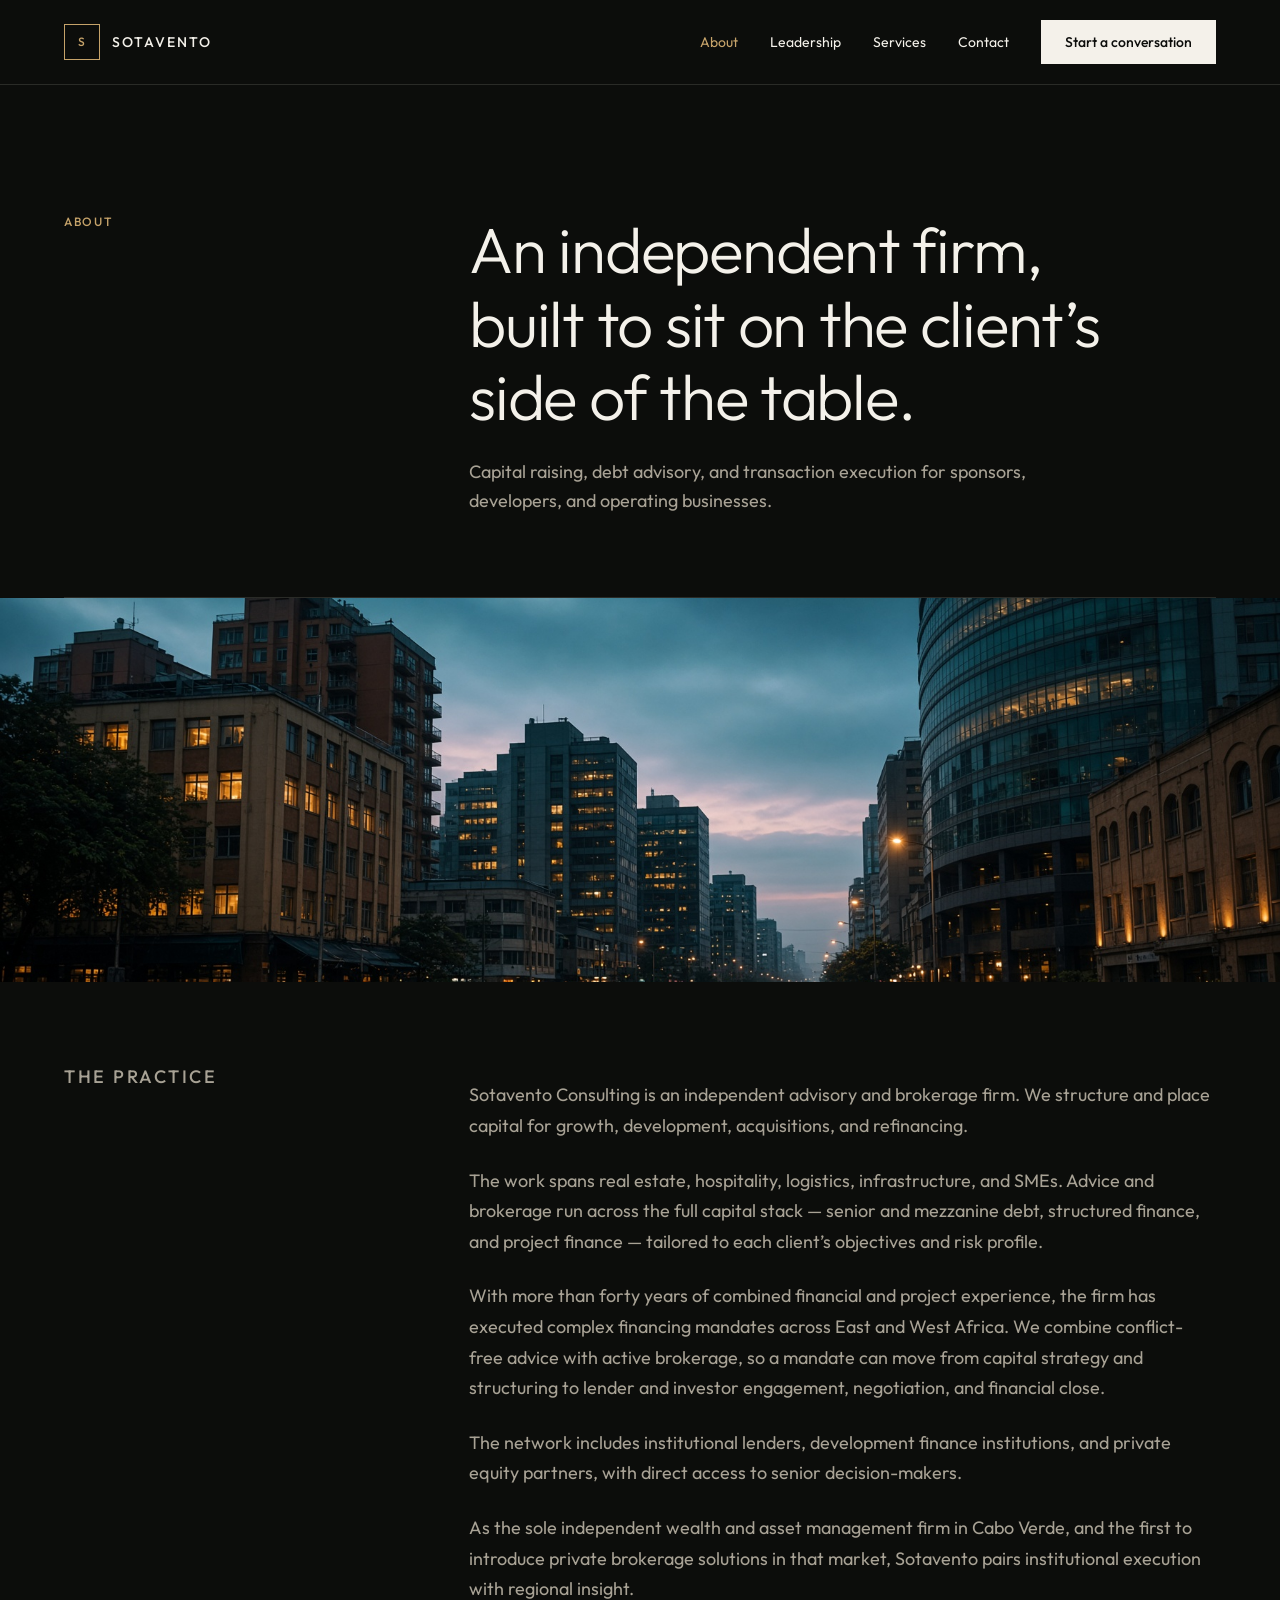
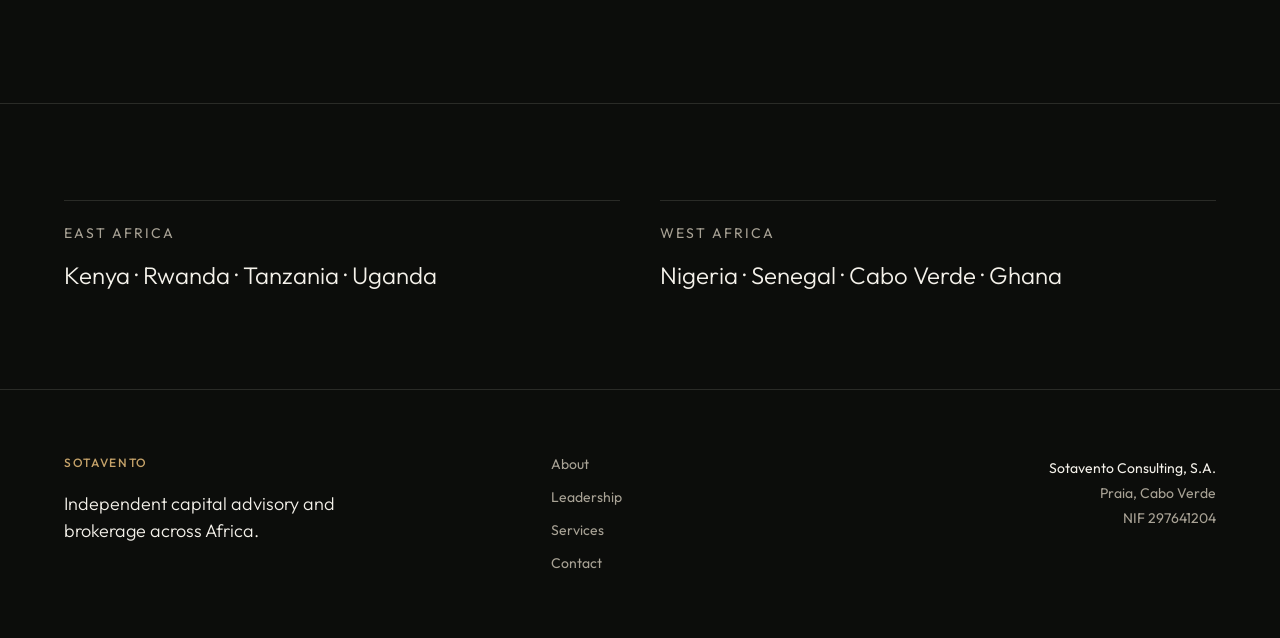
==== about.html @ 82e157bc "Publish Sotavento site pages, styles, and photographs" ====
<!DOCTYPE html>
<html lang="en">
<head>
  <meta charset="utf-8">
  <meta name="viewport" content="width=device-width, initial-scale=1">
  <title>About — Sotavento Consulting</title>
  <meta name="description" content="Independent advisory and brokerage from Praia, Cabo Verde, across East and West Africa.">
  <meta name="theme-color" content="#0c0d0b">
  <link rel="icon" href="favicon.svg" type="image/svg+xml">
  <link rel="preconnect" href="https://fonts.googleapis.com">
  <link rel="preconnect" href="https://fonts.gstatic.com" crossorigin>
  <link href="https://fonts.googleapis.com/css2?family=Outfit:wght@300;400;500;600&display=swap" rel="stylesheet">
  <link rel="stylesheet" href="css/site.css">
</head>
<body data-page="about">
  <a class="skip" href="#content">Skip to content</a>
  <header class="site-header">
    <div class="wrap bar">
      <a class="brand" href="index.html">
        <span class="mark">S</span>
        <span>Sotavento</span>
      </a>
      <nav class="desk" aria-label="Primary">
        <a href="about.html" aria-current="page">About</a>
          <a href="people.html">Leadership</a>
          <a href="services.html">Services</a>
          <a href="contact.html">Contact</a>
        <a class="btn" href="contact.html">Start a conversation</a>
      </nav>
      <button class="menu-btn" type="button" aria-expanded="false" aria-controls="mobile-nav">Menu</button>
    </div>
    <div id="mobile-nav" class="mobile" hidden>
      <div class="wrap bar">
        <span class="brand-label">Sotavento</span>
        <button class="menu-btn" type="button" data-close>Close</button>
      </div>
      <nav aria-label="Mobile">
        <a href="about.html" aria-current="page">About</a>
          <a href="people.html">Leadership</a>
          <a href="services.html">Services</a>
          <a href="contact.html">Contact</a>
      </nav>
    </div>
  </header>
  <main id="content">

    <header class="page-intro wrap">
      <p class="eyebrow">About</p>
      <div>
        <h1>An independent firm, built to sit on the client’s side of the table.</h1>
        <p class="intro">Capital raising, debt advisory, and transaction execution for sponsors, developers, and operating businesses.</p>
      </div>
    </header>
    <img class="banner" src="images/city.jpg" alt="Twilight commercial street in an East African city">
    <article class="wrap split prose">
      <p class="eyebrow">The practice</p>
      <div>
        <p>Sotavento Consulting is an independent advisory and brokerage firm. We structure and place capital for growth, development, acquisitions, and refinancing.</p>
        <p>The work spans real estate, hospitality, logistics, infrastructure, and SMEs. Advice and brokerage run across the full capital stack — senior and mezzanine debt, structured finance, and project finance — tailored to each client’s objectives and risk profile.</p>
        <p>With more than forty years of combined financial and project experience, the firm has executed complex financing mandates across East and West Africa. We combine conflict-free advice with active brokerage, so a mandate can move from capital strategy and structuring to lender and investor engagement, negotiation, and financial close.</p>
        <p>The network includes institutional lenders, development finance institutions, and private equity partners, with direct access to senior decision-makers.</p>
        <p>As the sole independent wealth and asset management firm in Cabo Verde, and the first to introduce private brokerage solutions in that market, Sotavento pairs institutional execution with regional insight.</p>
      </div>
    </article>
    <section class="band line-top">
      <div class="wrap markets">
        <div><h2 class="label">East Africa</h2><p class="places">Kenya · Rwanda · Tanzania · Uganda</p></div>
        <div><h2 class="label">West Africa</h2><p class="places">Nigeria · Senegal · Cabo Verde · Ghana</p></div>
      </div>
    </section>
  </main>
  <footer class="site-footer">
    <div class="wrap foot">
      <div>
        <p class="eyebrow">Sotavento</p>
        <p class="lede">Independent capital advisory and brokerage across Africa.</p>
      </div>
      <nav aria-label="Footer">
        <a href="about.html" aria-current="page">About</a>
          <a href="people.html">Leadership</a>
          <a href="services.html">Services</a>
          <a href="contact.html">Contact</a>
      </nav>
      <div class="legal">
        <p>Sotavento Consulting, S.A.</p>
        <p>Praia, Cabo Verde</p>
        <p>NIF 297641204</p>
      </div>
    </div>
  </footer>
  <script src="js/site.js"></script>
</body>
</html>
---- css/site.css ----
/* Sotavento Consulting — static site */
:root {
  --ink: #0c0d0b;
  --ink-soft: #161714;
  --paper: #f4f1ea;
  --muted: #a8a295;
  --ink-muted: #6f6a60;
  --line: #2a2b27;
  --rule: #ddd6c8;
  --brass: #c6a36a;
  --max: 72rem;
  --font: "Outfit", ui-sans-serif, system-ui, sans-serif;
}
* { box-sizing: border-box; }
html { scroll-behavior: smooth; }
body {
  margin: 0;
  background: var(--ink);
  color: var(--paper);
  font-family: var(--font);
  font-weight: 400;
  line-height: 1.5;
  -webkit-font-smoothing: antialiased;
}
img { max-width: 100%; display: block; }
a { color: inherit; text-decoration: none; }
button, [role="button"] { cursor: pointer; }
:focus-visible { outline: 2px solid var(--brass); outline-offset: 3px; }
::selection { background: var(--brass); color: var(--ink); }
.skip {
  position: absolute; left: 1rem; top: 1rem; z-index: 80;
  background: var(--paper); color: var(--ink); padding: 0.5rem 1rem;
  transform: translateY(-200%);
}
.skip:focus { transform: none; }
.wrap { width: min(var(--max), calc(100% - 3rem)); margin-inline: auto; }
.eyebrow {
  margin: 0;
  color: var(--brass);
  font-size: 0.75rem;
  font-weight: 500;
  letter-spacing: 0.14em;
  text-transform: uppercase;
}
h1, h2, .display { font-weight: 300; letter-spacing: -0.02em; line-height: 1.15; text-wrap: balance; }
h1 { font-size: clamp(2.25rem, 5vw, 4.5rem); margin: 0; }
h2 { font-size: clamp(1.8rem, 3vw, 3rem); margin: 0; }
h3 { font-weight: 300; font-size: 1.5rem; margin: 0; }
.muted { color: var(--muted); }
.ink-muted { color: var(--ink-muted); }
.intro, .muted, .prose p { text-wrap: pretty; }
.intro { max-width: 40rem; font-size: 1.125rem; line-height: 1.6; }
.site-header { position: sticky; top: 0; z-index: 40; background: var(--ink); border-bottom: 1px solid var(--line); }
.site-header.is-overlay { position: absolute; inset: 0 0 auto 0; background: transparent; border: 0; }
.bar { display: flex; align-items: center; justify-content: space-between; gap: 1.5rem; padding: 1.25rem 0; }
.brand, .brand-label { display: flex; align-items: center; gap: 0.75rem; font-size: 0.875rem; font-weight: 500; letter-spacing: 0.14em; text-transform: uppercase; }
.mark { width: 2.25rem; height: 2.25rem; display: grid; place-items: center; border: 1px solid var(--brass); color: var(--brass); font-size: 0.75rem; letter-spacing: 0.14em; }
.desk { display: none; align-items: center; gap: 2rem; }
.desk a { font-size: 0.875rem; }
.desk a[aria-current="page"] { color: var(--brass); }
.desk a:hover { color: var(--brass); }
.menu-btn { background: none; border: 0; color: inherit; font: inherit; letter-spacing: 0.14em; text-transform: uppercase; min-height: 2.75rem; padding: 0 0.5rem; }
.mobile { position: fixed; inset: 0; z-index: 50; background: var(--ink); padding: 0 0 2rem; }
.mobile nav { display: flex; flex-direction: column; width: min(var(--max), calc(100% - 3rem)); margin: 3rem auto 0; }
.mobile nav a { border-bottom: 1px solid var(--line); padding: 1rem 0; font-size: 1.8rem; font-weight: 300; }
.btn {
  display: inline-flex; align-items: center; justify-content: center; min-height: 2.75rem;
  padding: 0 1.5rem; background: var(--paper); color: var(--ink); border: 0; font: inherit; font-size: 0.875rem; font-weight: 500;
}
.btn:hover { background: var(--brass); }
.btn-ghost { background: transparent; color: var(--paper); border: 1px solid rgba(244,241,234,0.4); }
.btn-ghost:hover { border-color: var(--paper); background: transparent; color: var(--paper); }
.btn-ink { background: var(--ink); color: var(--paper); }
.btn-ink:hover { background: var(--brass); color: var(--ink); }
.hero { position: relative; min-height: 100dvh; display: flex; align-items: flex-end; }
.hero img, .scrim { position: absolute; inset: 0; width: 100%; height: 100%; object-fit: cover; }
.scrim { background: linear-gradient(to top, var(--ink), rgba(12,13,11,0.6), rgba(12,13,11,0.3)); }
.hero-copy { position: relative; padding: 8rem 0 4rem; }
.hero-copy h1, .display { max-width: 52rem; }
.hero-copy .intro { margin-top: 1.5rem; }
.actions { display: flex; flex-direction: column; gap: 0.75rem; margin-top: 2.5rem; }
.band { padding: 6rem 0; }
.soft { background: var(--ink-soft); }
.paper { background: var(--paper); color: var(--ink); }
.line-top { border-top: 1px solid var(--line); }
.split, .page-intro { display: grid; gap: 2rem; }
.page-intro { padding: 8rem 0 4rem; border-bottom: 1px solid var(--line); }
.page-intro h1 { max-width: 52rem; }
.page-intro .intro { color: var(--muted); margin-top: 1.5rem; }
.text-link { color: var(--brass); display: inline-flex; align-items: center; min-height: 2.75rem; font-size: 0.875rem; }
.cards { margin-top: 4rem; display: grid; gap: 1px; background: var(--rule); }
.card {
  min-height: 18rem; display: flex; flex-direction: column; justify-content: space-between;
  background: var(--paper); color: var(--ink); padding: 1.5rem;
}
.card span:first-child, .people span, .bios span, .steps span, .numbered span { color: var(--brass); font-size: 0.75rem; letter-spacing: 0.14em; }
.card strong { display: block; font-size: 1.5rem; font-weight: 300; }
.card small { display: block; margin-top: 0.75rem; color: var(--ink-muted); font-size: 0.875rem; line-height: 1.5; }
.card:hover { background: var(--ink); color: var(--paper); }
.card:hover small { color: var(--muted); }
.markets { display: grid; gap: 2.5rem; }
.markets h3, .label { margin: 0; font-size: 0.875rem; font-weight: 400; letter-spacing: 0.14em; text-transform: uppercase; color: var(--muted); }
.markets ul { list-style: none; margin: 1.5rem 0 0; padding: 0; }
.markets li { font-size: 1.5rem; font-weight: 300; padding-top: 0.75rem; }
.markets > div { border-top: 1px solid var(--line); padding-top: 1.5rem; }
.places { font-size: 1.5rem; font-weight: 300; margin: 1rem 0 0; }
.steps, .people { list-style: none; margin: 3rem 0 0; padding: 0; display: grid; gap: 2.5rem; }
.steps li, .people li { border-top: 1px solid var(--line); padding-top: 1.5rem; }
.steps p, .people p, .role { color: var(--muted); font-size: 0.875rem; }
.steps h3, .people h3 { margin-top: 1rem; }
.people { gap: 1px; background: var(--line); }
.people li { background: var(--ink); padding: 1.5rem; border: 0; }
.portrait { aspect-ratio: 1 / 1; width: 100%; overflow: hidden; background: var(--ink-soft); }
.portrait img { width: 100%; height: 100%; object-fit: cover; object-position: center top; }
.people li { padding: 0 0 1.5rem; }
.people h3, .people p { margin-left: 1.5rem; margin-right: 1.5rem; }
.people h3 { margin-top: 1.25rem; }
.bios .portrait { width: min(100%, 20rem); }
.row { display: flex; flex-direction: column; align-items: flex-start; gap: 1.5rem; }
.banner { width: 100%; height: 18rem; object-fit: cover; }
.prose { padding: 5rem 0; }
.prose p { font-size: 1.125rem; line-height: 1.7; color: var(--muted); }
.prose p + p { margin-top: 1.5rem; }
.bios { list-style: none; margin: 0; padding: 0; }
.bios li { display: grid; gap: 2rem; padding: 4rem 0; border-bottom: 1px solid var(--line); }
.bios h2 { margin-top: 1rem; font-size: 1.8rem; }
.practice-grid { display: grid; gap: 1.5rem; padding: 4rem 0; }
.practice-grid a { border: 1px solid var(--line); padding: 2rem; }
.practice-grid a:hover { border-color: var(--brass); }
.practice-grid h2 { margin-top: 1.5rem; font-size: 1.8rem; }
.practice-grid p { color: var(--muted); }
.ticks { list-style: none; margin: 2rem 0 0; padding: 0; display: grid; gap: 0; }
.ticks li { border-top: 1px solid var(--line); padding: 0.75rem 0; font-size: 0.875rem; }
.numbered, .points { list-style: none; margin: 0; padding: 0; }
.numbered li, .points li { display: grid; grid-template-columns: 2.5rem 1fr; gap: 1rem; border-top: 1px solid var(--line); padding: 1.25rem 0; font-size: 1.125rem; font-weight: 300; }
.points li { display: block; }
.points h2 { font-size: 1.5rem; }
.points p { margin: 0.5rem 0 0; }
.statement { font-size: 1.5rem; font-weight: 300; max-width: 36rem; margin: 0; }
.contact-grid { display: grid; gap: 3rem; padding: 4rem 0 6rem; }
form { display: grid; gap: 2rem; }
label { display: block; font-size: 0.75rem; font-weight: 500; letter-spacing: 0.14em; text-transform: uppercase; color: var(--muted); }
input, textarea {
  display: block; width: 100%; margin-top: 0.75rem; padding: 0.75rem 0;
  background: transparent; border: 0; border-bottom: 1px solid var(--line);
  color: var(--paper); font: inherit; font-size: 1rem; letter-spacing: 0; text-transform: none;
}
textarea { resize: vertical; }
.form-error { color: var(--brass); font-size: 0.875rem; margin: 0; }
.office { font-size: 1.125rem; font-weight: 300; margin: 1rem 0 0.25rem; }
.fine { color: var(--muted); font-size: 0.875rem; max-width: 22rem; margin-top: 2rem; }
.site-footer { border-top: 1px solid var(--line); }
.foot { display: grid; gap: 2.5rem; padding: 4rem 0; }
.foot nav { display: flex; flex-direction: column; gap: 0.75rem; }
.foot nav a { color: var(--muted); font-size: 0.875rem; }
.foot nav a:hover { color: var(--paper); }
.lede { font-size: 1.125rem; font-weight: 300; max-width: 22rem; }
.legal p { margin: 0.25rem 0; font-size: 0.875rem; }
.legal p:first-child { color: var(--paper); }
.legal p { color: var(--muted); }
#human-resources, #accounting { scroll-margin-top: 5rem; }
@media (min-width: 768px) {
  .menu-btn { display: none; }
  .desk { display: flex; }
  .actions { flex-direction: row; }
  .split, .page-intro { grid-template-columns: 1fr 2fr; align-items: start; }
  .split.end, .row { display: flex; flex-direction: row; justify-content: space-between; align-items: flex-end; }
  .cards, .steps, .people { grid-template-columns: repeat(2, 1fr); }
  .markets, .ticks { grid-template-columns: 1fr 1fr; }
  .ticks.one { grid-template-columns: 1fr; }
  .bios li { grid-template-columns: 1fr 2fr; }
  .contact-grid { grid-template-columns: 2fr 1fr; align-items: start; }
  .contact-grid aside { grid-column: 2; grid-row: 1; }
  .banner { height: 24rem; }
  .foot { grid-template-columns: 5fr 3fr 4fr; }
  .legal { text-align: right; }
}
@media (min-width: 1024px) {
  .cards, .steps, .people { grid-template-columns: repeat(4, 1fr); }
  .people { grid-template-columns: repeat(3, 1fr); }
}
@media (prefers-reduced-motion: reduce) {
  html { scroll-behavior: auto; }
  *, *::before, *::after { transition: none !important; animation: none !important; }
}
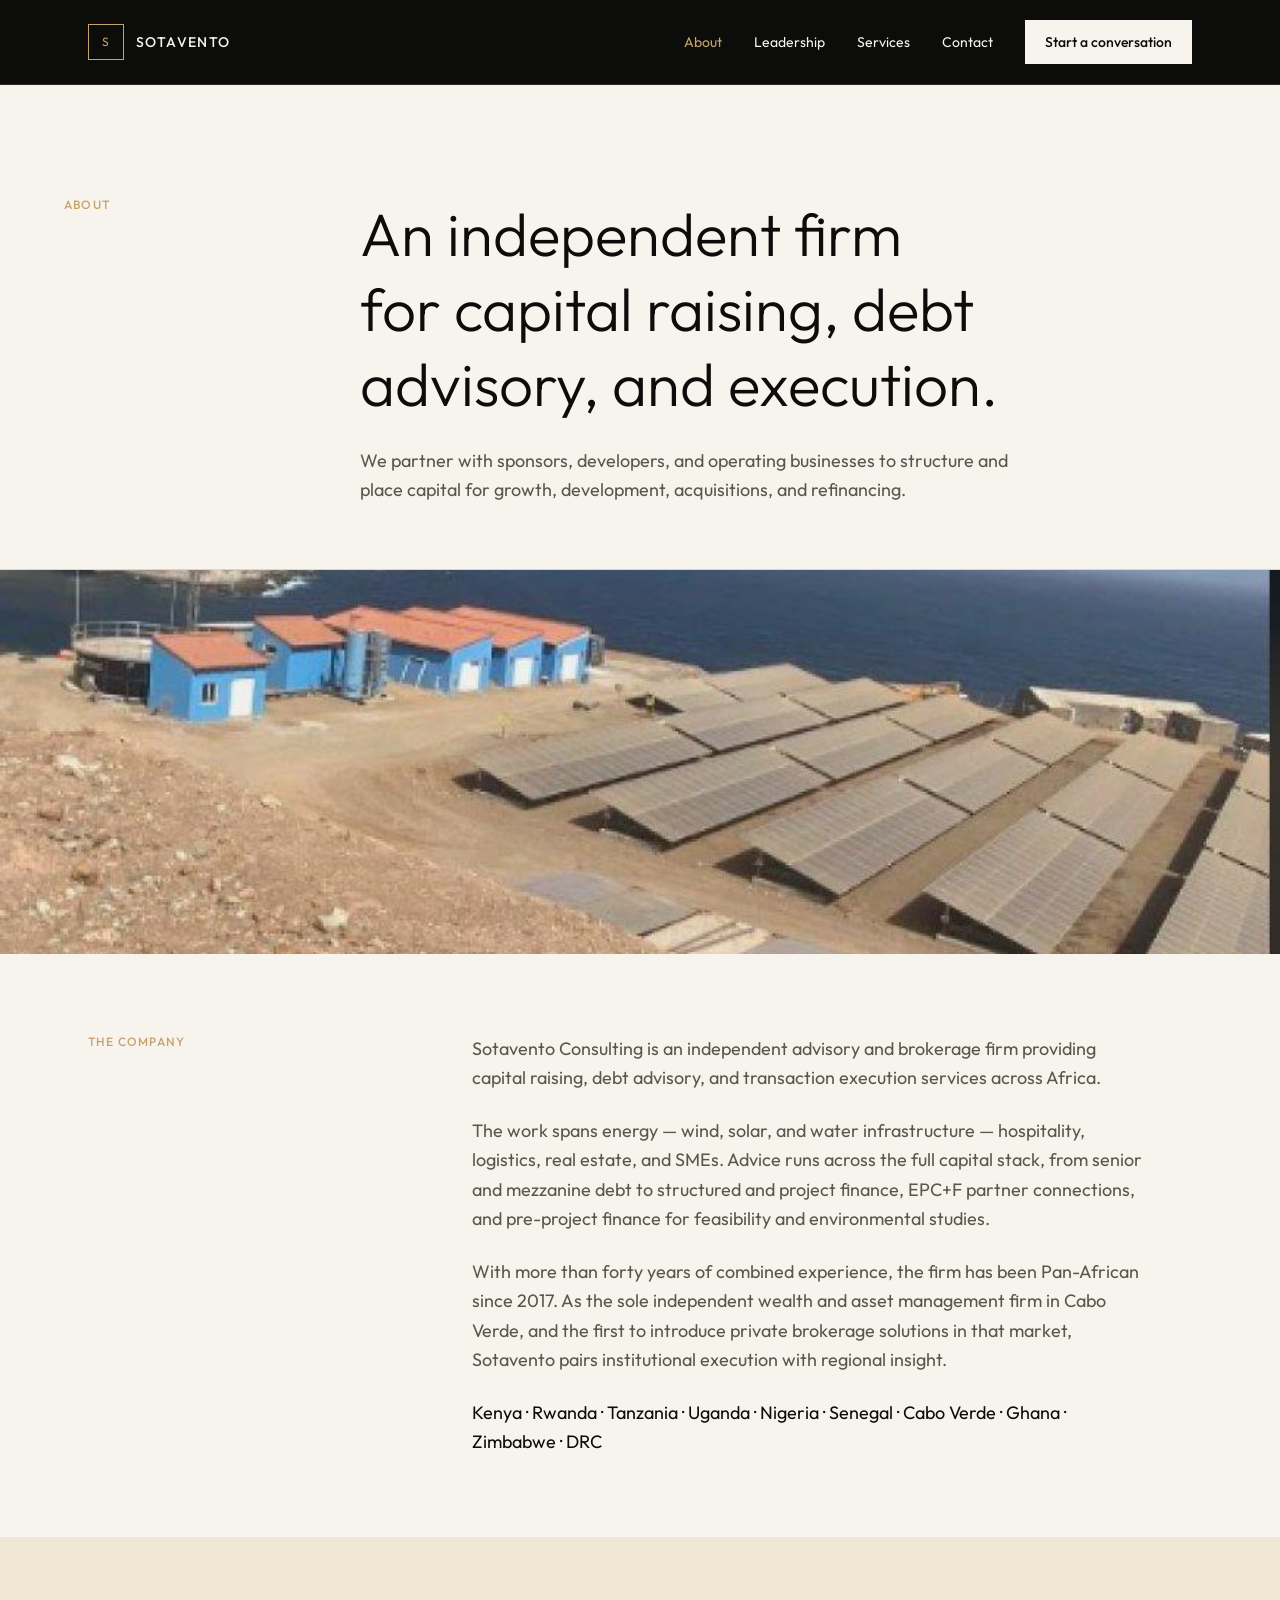
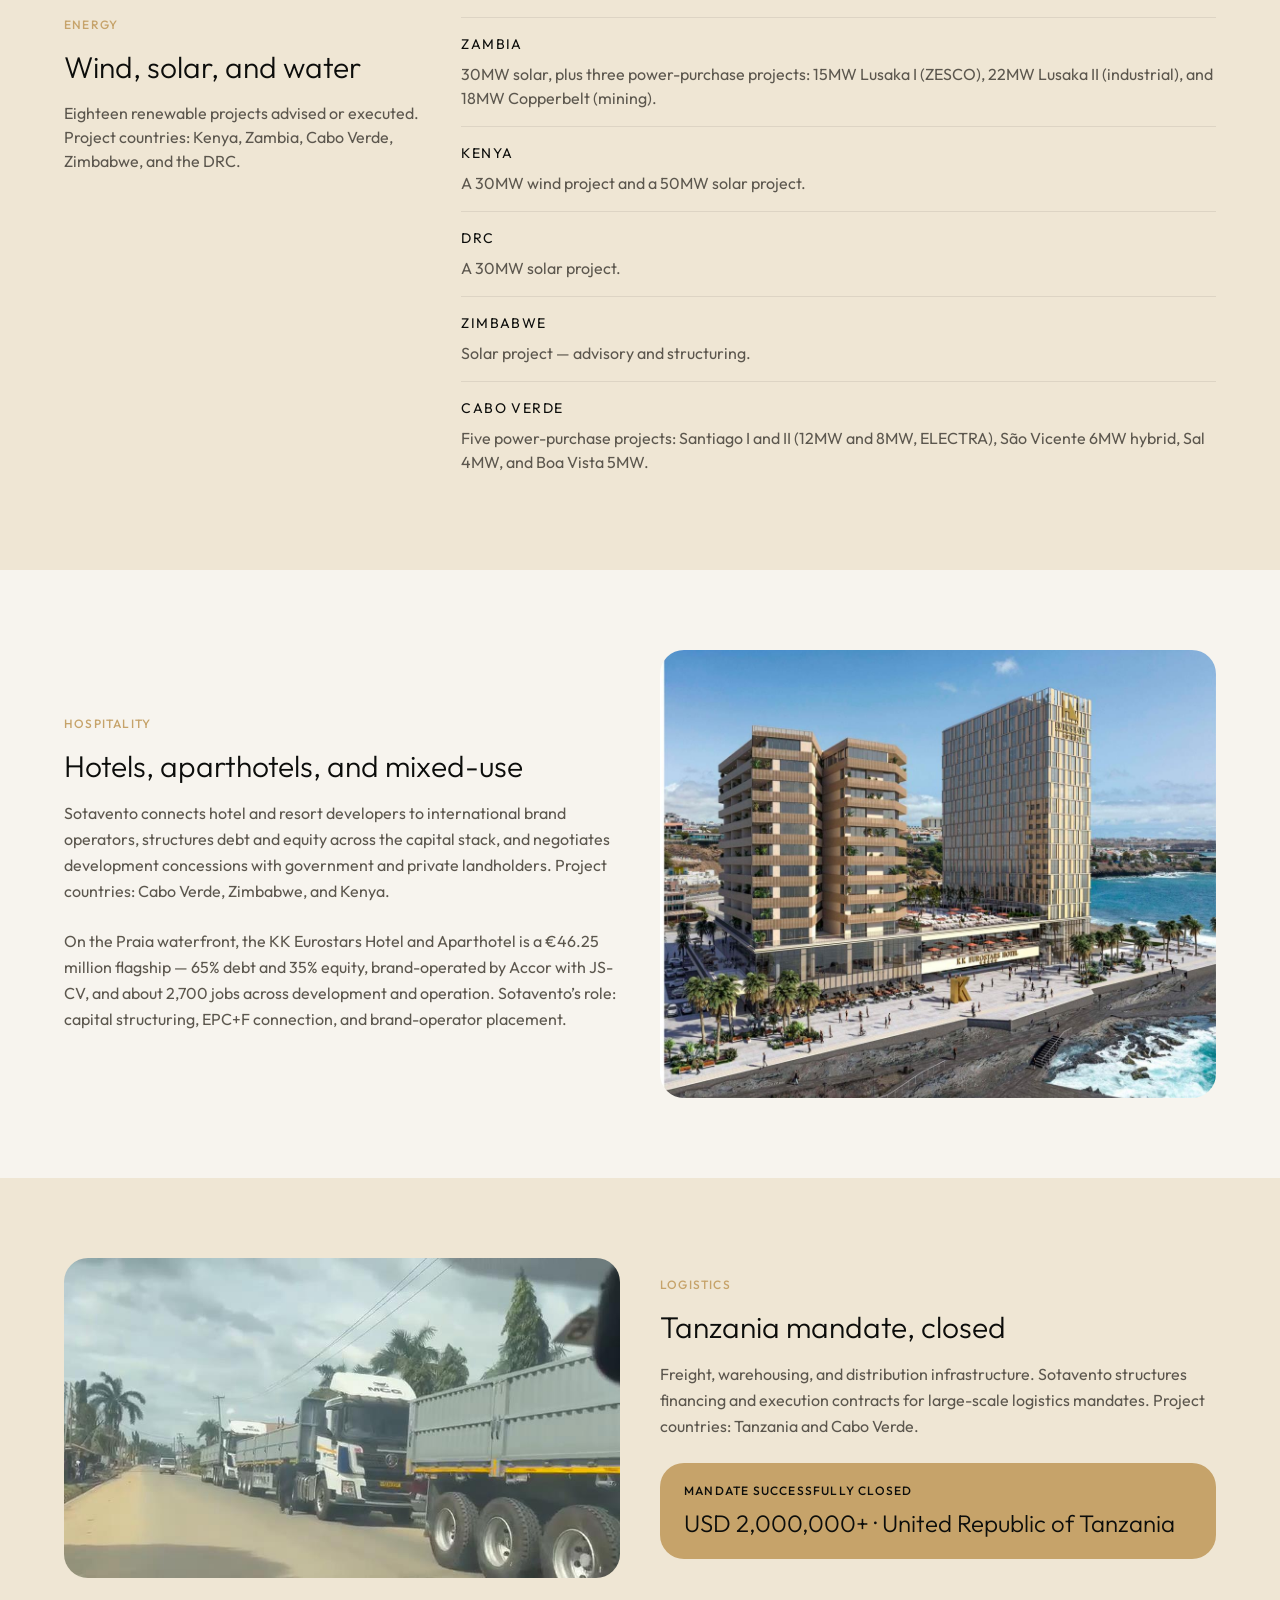
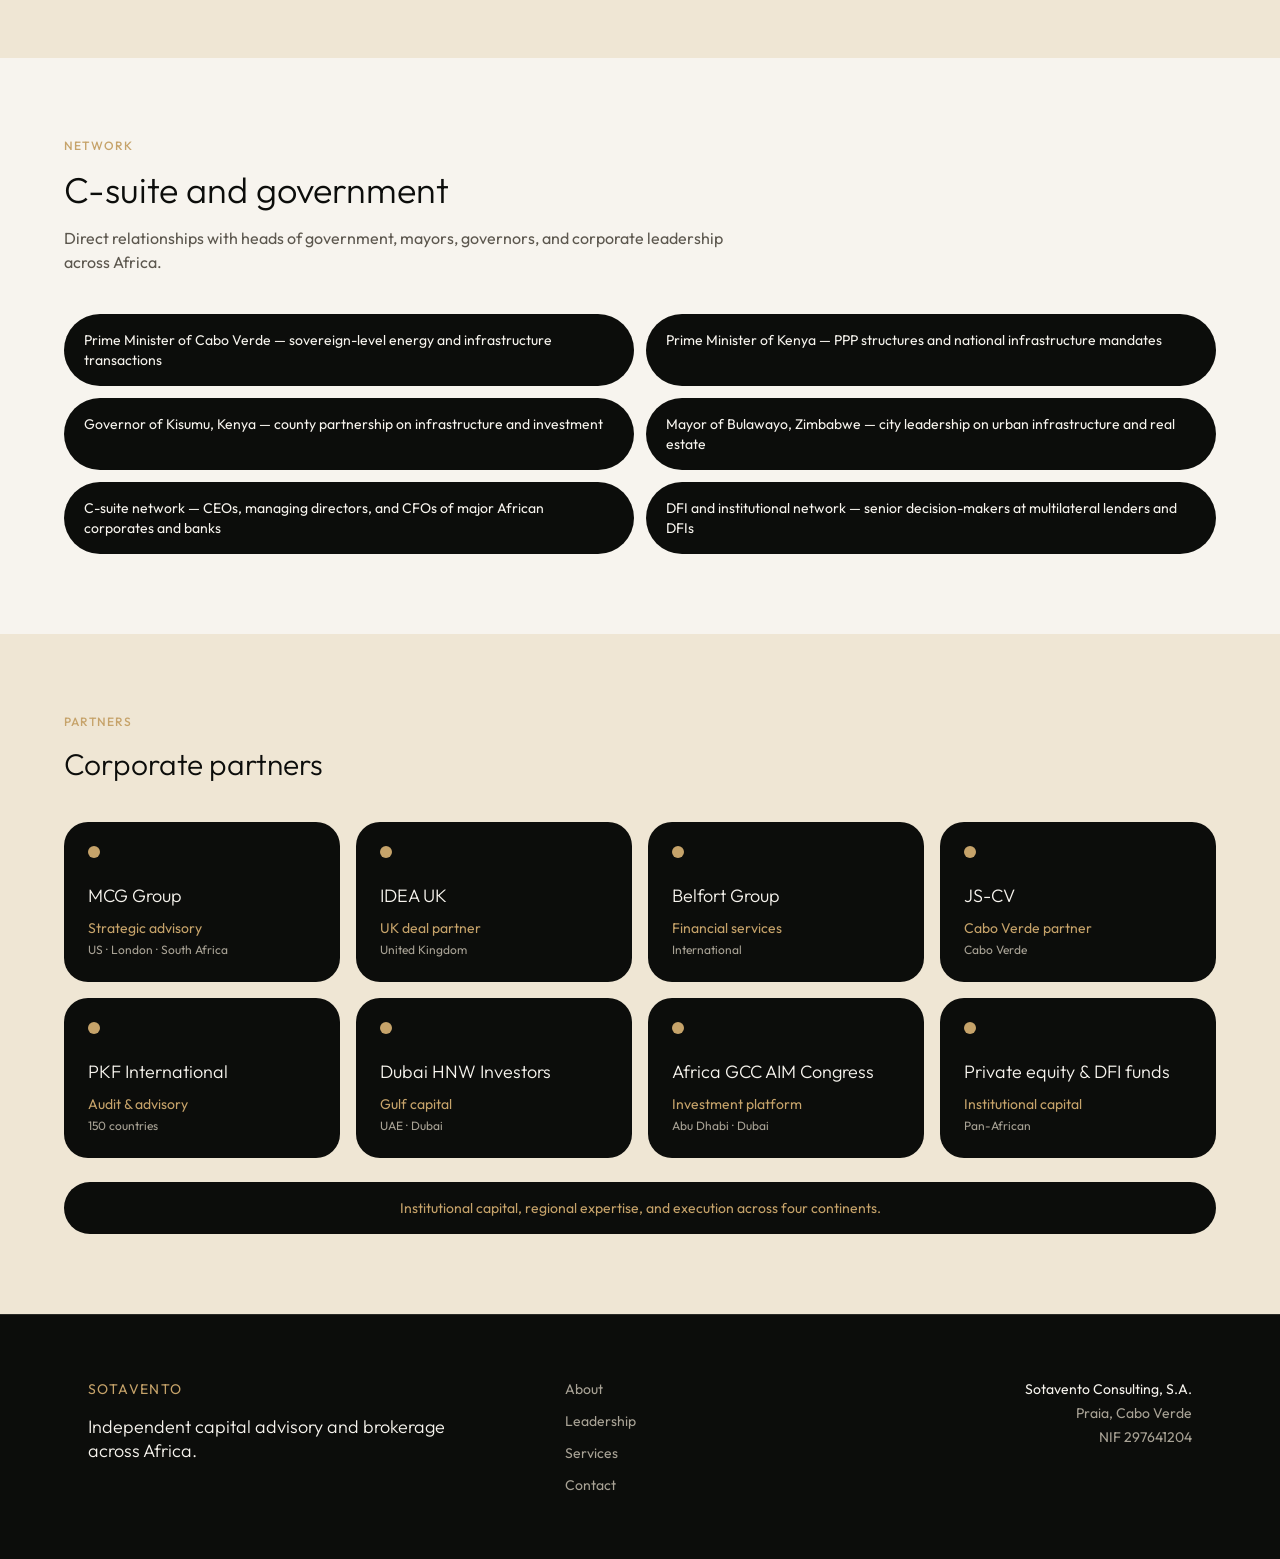
==== commit 584be082: "Publish the lighter capital-advisory site Brings the Pages site in line with the current preview: cr" ====
--- a/about.html
+++ b/about.html
@@ -1,93 +1 @@
-<!DOCTYPE html>
-<html lang="en">
-<head>
-  <meta charset="utf-8">
-  <meta name="viewport" content="width=device-width, initial-scale=1">
-  <title>About — Sotavento Consulting</title>
-  <meta name="description" content="Independent advisory and brokerage from Praia, Cabo Verde, across East and West Africa.">
-  <meta name="theme-color" content="#0c0d0b">
-  <link rel="icon" href="favicon.svg" type="image/svg+xml">
-  <link rel="preconnect" href="https://fonts.googleapis.com">
-  <link rel="preconnect" href="https://fonts.gstatic.com" crossorigin>
-  <link href="https://fonts.googleapis.com/css2?family=Outfit:wght@300;400;500;600&display=swap" rel="stylesheet">
-  <link rel="stylesheet" href="css/site.css">
-</head>
-<body data-page="about">
-  <a class="skip" href="#content">Skip to content</a>
-  <header class="site-header">
-    <div class="wrap bar">
-      <a class="brand" href="index.html">
-        <span class="mark">S</span>
-        <span>Sotavento</span>
-      </a>
-      <nav class="desk" aria-label="Primary">
-        <a href="about.html" aria-current="page">About</a>
-          <a href="people.html">Leadership</a>
-          <a href="services.html">Services</a>
-          <a href="contact.html">Contact</a>
-        <a class="btn" href="contact.html">Start a conversation</a>
-      </nav>
-      <button class="menu-btn" type="button" aria-expanded="false" aria-controls="mobile-nav">Menu</button>
-    </div>
-    <div id="mobile-nav" class="mobile" hidden>
-      <div class="wrap bar">
-        <span class="brand-label">Sotavento</span>
-        <button class="menu-btn" type="button" data-close>Close</button>
-      </div>
-      <nav aria-label="Mobile">
-        <a href="about.html" aria-current="page">About</a>
-          <a href="people.html">Leadership</a>
-          <a href="services.html">Services</a>
-          <a href="contact.html">Contact</a>
-      </nav>
-    </div>
-  </header>
-  <main id="content">
-
-    <header class="page-intro wrap">
-      <p class="eyebrow">About</p>
-      <div>
-        <h1>An independent firm, built to sit on the client’s side of the table.</h1>
-        <p class="intro">Capital raising, debt advisory, and transaction execution for sponsors, developers, and operating businesses.</p>
-      </div>
-    </header>
-    <img class="banner" src="images/city.jpg" alt="Twilight commercial street in an East African city">
-    <article class="wrap split prose">
-      <p class="eyebrow">The practice</p>
-      <div>
-        <p>Sotavento Consulting is an independent advisory and brokerage firm. We structure and place capital for growth, development, acquisitions, and refinancing.</p>
-        <p>The work spans real estate, hospitality, logistics, infrastructure, and SMEs. Advice and brokerage run across the full capital stack — senior and mezzanine debt, structured finance, and project finance — tailored to each client’s objectives and risk profile.</p>
-        <p>With more than forty years of combined financial and project experience, the firm has executed complex financing mandates across East and West Africa. We combine conflict-free advice with active brokerage, so a mandate can move from capital strategy and structuring to lender and investor engagement, negotiation, and financial close.</p>
-        <p>The network includes institutional lenders, development finance institutions, and private equity partners, with direct access to senior decision-makers.</p>
-        <p>As the sole independent wealth and asset management firm in Cabo Verde, and the first to introduce private brokerage solutions in that market, Sotavento pairs institutional execution with regional insight.</p>
-      </div>
-    </article>
-    <section class="band line-top">
-      <div class="wrap markets">
-        <div><h2 class="label">East Africa</h2><p class="places">Kenya · Rwanda · Tanzania · Uganda</p></div>
-        <div><h2 class="label">West Africa</h2><p class="places">Nigeria · Senegal · Cabo Verde · Ghana</p></div>
-      </div>
-    </section>
-  </main>
-  <footer class="site-footer">
-    <div class="wrap foot">
-      <div>
-        <p class="eyebrow">Sotavento</p>
-        <p class="lede">Independent capital advisory and brokerage across Africa.</p>
-      </div>
-      <nav aria-label="Footer">
-        <a href="about.html" aria-current="page">About</a>
-          <a href="people.html">Leadership</a>
-          <a href="services.html">Services</a>
-          <a href="contact.html">Contact</a>
-      </nav>
-      <div class="legal">
-        <p>Sotavento Consulting, S.A.</p>
-        <p>Praia, Cabo Verde</p>
-        <p>NIF 297641204</p>
-      </div>
-    </div>
-  </footer>
-  <script src="js/site.js"></script>
-</body>
-</html>
+<!DOCTYPE html><html lang="en" class="antialiased"><head><meta name="twitter:card" content="summary_large_image"><meta property="og:title" content="Sotavento Consulting"><link rel="stylesheet" href="https://fonts.googleapis.com/css2?family=Outfit:wght@300;400;500;600&amp;display=swap" data-precedence="default"><meta name="apple-mobile-web-app-title" content="Sotavento Consulting"><meta name="apple-mobile-web-app-status-bar-style" content="black"><title>About — Sotavento Consulting</title><meta charset="utf-8"><meta name="viewport" content="width=device-width, initial-scale=1"><meta name="theme-color" content="#0c0d0b"><meta name="description" content="Independent capital raising, debt advisory, and transaction execution across Africa. Pan-African since 2017."><link rel="icon" type="image/svg+xml" href="favicon.svg"><link rel="preconnect" href="https://fonts.googleapis.com"><link rel="preconnect" href="https://fonts.gstatic.com" crossorigin="anonymous"><link rel="stylesheet" href="css/site.css"/></head><body><div class="min-h-dvh bg-paper text-ink"><a href="#content" class="sr-only focus:not-sr-only focus:absolute focus:left-4 focus:top-4 focus:z-50 focus:bg-paper focus:px-4 focus:py-2 focus:text-ink">Skip to content</a><header class="sticky top-0 z-40 border-b border-line bg-ink text-paper"><div class="mx-auto flex max-w-6xl items-center justify-between gap-6 px-6 py-5"><a class="group flex items-center gap-3" href="index.html"><span class="grid h-9 w-9 place-items-center border border-brass text-xs tracking-widest text-brass">S</span><span class="text-sm font-medium uppercase tracking-widest">Sotavento</span></a><nav class="hidden items-center gap-8 md:flex" aria-label="Primary"><a class="text-sm text-brass active" href="about.html" data-status="active" aria-current="page">About</a><a class="text-sm text-paper transition-colors duration-200 hover:text-brass" href="people.html">Leadership</a><a class="text-sm text-paper transition-colors duration-200 hover:text-brass" href="services.html">Services</a><a class="text-sm text-paper transition-colors duration-200 hover:text-brass" href="contact.html">Contact</a><a class="inline-flex min-h-11 items-center bg-paper px-5 text-sm font-medium text-ink transition-colors duration-200 hover:bg-brass" href="contact.html">Start a conversation</a></nav><button type="button" class="inline-flex min-h-11 items-center px-2 text-sm uppercase tracking-widest text-paper md:hidden" aria-expanded="false" aria-controls="mobile-nav">Menu</button></div><div id="mobile-nav" class="fixed inset-0 z-50 hidden flex-col bg-ink px-6 pb-10 pt-6 text-paper"><div class="flex items-center justify-between"><span class="text-sm uppercase tracking-widest">Sotavento</span><button type="button" class="min-h-11 px-2 text-sm uppercase tracking-widest" data-close>Close</button></div><nav class="mt-16 flex flex-col gap-2" aria-label="Mobile"><a class="border-b border-line py-4 text-3xl font-light" href="index.html">Home</a><a class="border-b border-line py-4 text-3xl font-light" href="about.html">About</a><a class="border-b border-line py-4 text-3xl font-light" href="people.html">Leadership</a><a class="border-b border-line py-4 text-3xl font-light" href="services.html">Services</a><a class="border-b border-line py-4 text-3xl font-light" href="contact.html">Contact</a></nav></div></header><div id="content"><header class="border-b border-rule px-6 pb-16 pt-28"><div class="mx-auto grid max-w-6xl gap-8 md:grid-cols-12"><div class="md:col-span-3"><p class="text-xs font-medium uppercase tracking-widest text-brass">About</p></div><div class="md:col-span-9"><h1 class="max-w-4xl text-balance text-4xl font-light leading-tight md:text-6xl">An independent firm for capital raising, debt advisory, and execution.</h1><p class="mt-6 max-w-2xl text-pretty text-lg leading-relaxed text-ink-muted">We partner with sponsors, developers, and operating businesses to structure and place capital for growth, development, acquisitions, and refinancing.</p></div></div></header><img src="images/solar-site.jpg" alt="Coastal solar array and service buildings above the Atlantic" class="h-72 w-full object-cover md:h-96"><article class="mx-auto grid max-w-6xl gap-12 px-6 py-20 md:grid-cols-12"><div class="md:col-span-4"><p class="text-xs font-medium uppercase tracking-widest text-brass">The company</p></div><div class="max-w-2xl space-y-6 text-pretty text-lg leading-relaxed text-ink-muted md:col-span-8"><p>Sotavento Consulting is an independent advisory and brokerage firm providing capital raising, debt advisory, and transaction execution services across Africa.</p><p>The work spans energy — wind, solar, and water infrastructure — hospitality, logistics, real estate, and SMEs. Advice runs across the full capital stack, from senior and mezzanine debt to structured and project finance, EPC+F partner connections, and pre-project finance for feasibility and environmental studies.</p><p>With more than forty years of combined experience, the firm has been Pan-African since 2017. As the sole independent wealth and asset management firm in Cabo Verde, and the first to introduce private brokerage solutions in that market, Sotavento pairs institutional execution with regional insight.</p><p class="text-ink">Kenya · Rwanda · Tanzania · Uganda · Nigeria · Senegal · Cabo Verde · Ghana · Zimbabwe · DRC</p></div></article><section id="energy" class="scroll-mt-24 bg-sand px-6 py-20"><div class="mx-auto grid max-w-6xl gap-10 md:grid-cols-12"><div class="md:col-span-4"><p class="text-xs font-medium uppercase tracking-widest text-brass">Energy</p><h2 class="mt-4 text-3xl font-light">Wind, solar, and water</h2><p class="mt-4 text-ink-muted">Eighteen renewable projects advised or executed. Project countries: Kenya, Zambia, Cabo Verde, Zimbabwe, and the DRC.</p></div><ul class="md:col-span-8"><li class="border-t border-rule py-4"><h3 class="text-sm uppercase tracking-widest">Zambia</h3><p class="mt-2 text-ink-muted">30MW solar, plus three power-purchase projects: 15MW Lusaka I (ZESCO), 22MW Lusaka II (industrial), and 18MW Copperbelt (mining).</p></li><li class="border-t border-rule py-4"><h3 class="text-sm uppercase tracking-widest">Kenya</h3><p class="mt-2 text-ink-muted">A 30MW wind project and a 50MW solar project.</p></li><li class="border-t border-rule py-4"><h3 class="text-sm uppercase tracking-widest">DRC</h3><p class="mt-2 text-ink-muted">A 30MW solar project.</p></li><li class="border-t border-rule py-4"><h3 class="text-sm uppercase tracking-widest">Zimbabwe</h3><p class="mt-2 text-ink-muted">Solar project — advisory and structuring.</p></li><li class="border-t border-rule py-4"><h3 class="text-sm uppercase tracking-widest">Cabo Verde</h3><p class="mt-2 text-ink-muted">Five power-purchase projects: Santiago I and II (12MW and 8MW, ELECTRA), São Vicente 6MW hybrid, Sal 4MW, and Boa Vista 5MW.</p></li></ul></div></section><section id="hospitality" class="scroll-mt-24 bg-paper px-6 py-20"><div class="mx-auto grid max-w-6xl items-center gap-10 md:grid-cols-2"><div><p class="text-xs font-medium uppercase tracking-widest text-brass">Hospitality</p><h2 class="mt-4 text-3xl font-light">Hotels, aparthotels, and mixed-use</h2><p class="mt-4 text-pretty leading-relaxed text-ink-muted">Sotavento connects hotel and resort developers to international brand operators, structures debt and equity across the capital stack, and negotiates development concessions with government and private landholders. Project countries: Cabo Verde, Zimbabwe, and Kenya.</p><p class="mt-6 text-pretty leading-relaxed text-ink-muted">On the Praia waterfront, the KK Eurostars Hotel and Aparthotel is a €46.25 million flagship — 65% debt and 35% equity, brand-operated by Accor with JS-CV, and about 2,700 jobs across development and operation. Sotavento’s role: capital structuring, EPC+F connection, and brand-operator placement.</p></div><img src="images/eurostars.jpg" alt="Render of KK Eurostars Hotel and aparthotel beside the Atlantic in Praia" class="h-80 w-full rounded-3xl object-cover md:h-[28rem]"></div></section><section id="logistics" class="scroll-mt-24 bg-sand px-6 py-20"><div class="mx-auto grid max-w-6xl items-center gap-10 md:grid-cols-2"><img src="images/convoy.jpg" alt="MCG freight trucks in convoy on a road in Tanzania" class="h-80 w-full rounded-3xl object-cover"><div><p class="text-xs font-medium uppercase tracking-widest text-brass">Logistics</p><h2 class="mt-4 text-3xl font-light">Tanzania mandate, closed</h2><p class="mt-4 text-pretty leading-relaxed text-ink-muted">Freight, warehousing, and distribution infrastructure. Sotavento structures financing and execution contracts for large-scale logistics mandates. Project countries: Tanzania and Cabo Verde.</p><p class="mt-6 rounded-3xl bg-brass px-6 py-5 text-ink"><span class="block text-xs font-medium uppercase tracking-widest">Mandate successfully closed</span><span class="mt-2 block text-2xl font-light">USD 2,000,000+ · United Republic of Tanzania</span></p></div></div></section><section class="bg-paper px-6 py-20"><div class="mx-auto max-w-6xl"><p class="text-xs font-medium uppercase tracking-widest text-brass">Network</p><h2 class="mt-4 max-w-3xl text-3xl font-light md:text-4xl">C-suite and government</h2><p class="mt-4 max-w-2xl text-ink-muted">Direct relationships with heads of government, mayors, governors, and corporate leadership across Africa.</p><ul class="mt-10 grid gap-3 md:grid-cols-2"><li class="rounded-full bg-ink px-5 py-4 text-sm text-paper">Prime Minister of Cabo Verde — sovereign-level energy and infrastructure transactions</li><li class="rounded-full bg-ink px-5 py-4 text-sm text-paper">Prime Minister of Kenya — PPP structures and national infrastructure mandates</li><li class="rounded-full bg-ink px-5 py-4 text-sm text-paper">Governor of Kisumu, Kenya — county partnership on infrastructure and investment</li><li class="rounded-full bg-ink px-5 py-4 text-sm text-paper">Mayor of Bulawayo, Zimbabwe — city leadership on urban infrastructure and real estate</li><li class="rounded-full bg-ink px-5 py-4 text-sm text-paper">C-suite network — CEOs, managing directors, and CFOs of major African corporates and banks</li><li class="rounded-full bg-ink px-5 py-4 text-sm text-paper">DFI and institutional network — senior decision-makers at multilateral lenders and DFIs</li></ul></div></section><section class="bg-sand px-6 py-20"><div class="mx-auto max-w-6xl"><p class="text-xs font-medium uppercase tracking-widest text-brass">Partners</p><h2 class="mt-4 text-3xl font-light">Corporate partners</h2><ul class="mt-10 grid gap-4 sm:grid-cols-2 lg:grid-cols-4"><li class="rounded-3xl bg-ink p-6 text-paper"><span class="mb-6 block h-3 w-3 rounded-full bg-brass"></span><h3 class="text-lg font-light">MCG Group</h3><p class="mt-2 text-sm text-brass">Strategic advisory</p><p class="mt-1 text-xs text-muted">US · London · South Africa</p></li><li class="rounded-3xl bg-ink p-6 text-paper"><span class="mb-6 block h-3 w-3 rounded-full bg-brass"></span><h3 class="text-lg font-light">IDEA UK</h3><p class="mt-2 text-sm text-brass">UK deal partner</p><p class="mt-1 text-xs text-muted">United Kingdom</p></li><li class="rounded-3xl bg-ink p-6 text-paper"><span class="mb-6 block h-3 w-3 rounded-full bg-brass"></span><h3 class="text-lg font-light">Belfort Group</h3><p class="mt-2 text-sm text-brass">Financial services</p><p class="mt-1 text-xs text-muted">International</p></li><li class="rounded-3xl bg-ink p-6 text-paper"><span class="mb-6 block h-3 w-3 rounded-full bg-brass"></span><h3 class="text-lg font-light">JS-CV</h3><p class="mt-2 text-sm text-brass">Cabo Verde partner</p><p class="mt-1 text-xs text-muted">Cabo Verde</p></li><li class="rounded-3xl bg-ink p-6 text-paper"><span class="mb-6 block h-3 w-3 rounded-full bg-brass"></span><h3 class="text-lg font-light">PKF International</h3><p class="mt-2 text-sm text-brass">Audit &amp; advisory</p><p class="mt-1 text-xs text-muted">150 countries</p></li><li class="rounded-3xl bg-ink p-6 text-paper"><span class="mb-6 block h-3 w-3 rounded-full bg-brass"></span><h3 class="text-lg font-light">Dubai HNW Investors</h3><p class="mt-2 text-sm text-brass">Gulf capital</p><p class="mt-1 text-xs text-muted">UAE · Dubai</p></li><li class="rounded-3xl bg-ink p-6 text-paper"><span class="mb-6 block h-3 w-3 rounded-full bg-brass"></span><h3 class="text-lg font-light">Africa GCC AIM Congress</h3><p class="mt-2 text-sm text-brass">Investment platform</p><p class="mt-1 text-xs text-muted">Abu Dhabi · Dubai</p></li><li class="rounded-3xl bg-ink p-6 text-paper"><span class="mb-6 block h-3 w-3 rounded-full bg-brass"></span><h3 class="text-lg font-light">Private equity &amp; DFI funds</h3><p class="mt-2 text-sm text-brass">Institutional capital</p><p class="mt-1 text-xs text-muted">Pan-African</p></li></ul><p class="mt-6 rounded-full bg-ink px-6 py-4 text-center text-sm text-brass">Institutional capital, regional expertise, and execution across four continents.</p></div></section></div><footer class="border-t border-line bg-ink text-paper"><div class="mx-auto grid max-w-6xl gap-10 px-6 py-16 md:grid-cols-12"><div class="md:col-span-5"><p class="text-sm uppercase tracking-widest text-brass">Sotavento</p><p class="mt-4 max-w-sm text-pretty text-lg font-light leading-snug">Independent capital advisory and brokerage across Africa.</p></div><nav class="flex flex-col gap-3 md:col-span-3" aria-label="Footer"><a class="text-sm text-muted transition-colors duration-200 hover:text-paper active" href="about.html" data-status="active" aria-current="page">About</a><a class="text-sm text-muted transition-colors duration-200 hover:text-paper" href="people.html">Leadership</a><a class="text-sm text-muted transition-colors duration-200 hover:text-paper" href="services.html">Services</a><a class="text-sm text-muted transition-colors duration-200 hover:text-paper" href="contact.html">Contact</a></nav><div class="md:col-span-4 md:text-right"><p class="text-sm">Sotavento Consulting, S.A.</p><p class="mt-1 text-sm text-muted">Praia, Cabo Verde</p><p class="mt-1 text-sm text-muted">NIF 297641204</p></div></div></footer></div><script src="js/site.js"></script></body></html>
--- a/css/site.css
+++ b/css/site.css
@@ -1,185 +1,497 @@
-/* Sotavento Consulting — static site */
-:root {
-  --ink: #0c0d0b;
-  --ink-soft: #161714;
-  --paper: #f4f1ea;
-  --muted: #a8a295;
-  --ink-muted: #6f6a60;
-  --line: #2a2b27;
-  --rule: #ddd6c8;
-  --brass: #c6a36a;
-  --max: 72rem;
-  --font: "Outfit", ui-sans-serif, system-ui, sans-serif;
-}
-* { box-sizing: border-box; }
-html { scroll-behavior: smooth; }
-body {
-  margin: 0;
-  background: var(--ink);
-  color: var(--paper);
-  font-family: var(--font);
-  font-weight: 400;
-  line-height: 1.5;
-  -webkit-font-smoothing: antialiased;
-}
-img { max-width: 100%; display: block; }
-a { color: inherit; text-decoration: none; }
-button, [role="button"] { cursor: pointer; }
-:focus-visible { outline: 2px solid var(--brass); outline-offset: 3px; }
-::selection { background: var(--brass); color: var(--ink); }
-.skip {
-  position: absolute; left: 1rem; top: 1rem; z-index: 80;
-  background: var(--paper); color: var(--ink); padding: 0.5rem 1rem;
-  transform: translateY(-200%);
-}
-.skip:focus { transform: none; }
-.wrap { width: min(var(--max), calc(100% - 3rem)); margin-inline: auto; }
-.eyebrow {
-  margin: 0;
-  color: var(--brass);
-  font-size: 0.75rem;
-  font-weight: 500;
-  letter-spacing: 0.14em;
-  text-transform: uppercase;
-}
-h1, h2, .display { font-weight: 300; letter-spacing: -0.02em; line-height: 1.15; text-wrap: balance; }
-h1 { font-size: clamp(2.25rem, 5vw, 4.5rem); margin: 0; }
-h2 { font-size: clamp(1.8rem, 3vw, 3rem); margin: 0; }
-h3 { font-weight: 300; font-size: 1.5rem; margin: 0; }
-.muted { color: var(--muted); }
-.ink-muted { color: var(--ink-muted); }
-.intro, .muted, .prose p { text-wrap: pretty; }
-.intro { max-width: 40rem; font-size: 1.125rem; line-height: 1.6; }
-.site-header { position: sticky; top: 0; z-index: 40; background: var(--ink); border-bottom: 1px solid var(--line); }
-.site-header.is-overlay { position: absolute; inset: 0 0 auto 0; background: transparent; border: 0; }
-.bar { display: flex; align-items: center; justify-content: space-between; gap: 1.5rem; padding: 1.25rem 0; }
-.brand, .brand-label { display: flex; align-items: center; gap: 0.75rem; font-size: 0.875rem; font-weight: 500; letter-spacing: 0.14em; text-transform: uppercase; }
-.mark { width: 2.25rem; height: 2.25rem; display: grid; place-items: center; border: 1px solid var(--brass); color: var(--brass); font-size: 0.75rem; letter-spacing: 0.14em; }
-.desk { display: none; align-items: center; gap: 2rem; }
-.desk a { font-size: 0.875rem; }
-.desk a[aria-current="page"] { color: var(--brass); }
-.desk a:hover { color: var(--brass); }
-.menu-btn { background: none; border: 0; color: inherit; font: inherit; letter-spacing: 0.14em; text-transform: uppercase; min-height: 2.75rem; padding: 0 0.5rem; }
-.mobile { position: fixed; inset: 0; z-index: 50; background: var(--ink); padding: 0 0 2rem; }
-.mobile nav { display: flex; flex-direction: column; width: min(var(--max), calc(100% - 3rem)); margin: 3rem auto 0; }
-.mobile nav a { border-bottom: 1px solid var(--line); padding: 1rem 0; font-size: 1.8rem; font-weight: 300; }
-.btn {
-  display: inline-flex; align-items: center; justify-content: center; min-height: 2.75rem;
-  padding: 0 1.5rem; background: var(--paper); color: var(--ink); border: 0; font: inherit; font-size: 0.875rem; font-weight: 500;
-}
-.btn:hover { background: var(--brass); }
-.btn-ghost { background: transparent; color: var(--paper); border: 1px solid rgba(244,241,234,0.4); }
-.btn-ghost:hover { border-color: var(--paper); background: transparent; color: var(--paper); }
-.btn-ink { background: var(--ink); color: var(--paper); }
-.btn-ink:hover { background: var(--brass); color: var(--ink); }
-.hero { position: relative; min-height: 100dvh; display: flex; align-items: flex-end; }
-.hero img, .scrim { position: absolute; inset: 0; width: 100%; height: 100%; object-fit: cover; }
-.scrim { background: linear-gradient(to top, var(--ink), rgba(12,13,11,0.6), rgba(12,13,11,0.3)); }
-.hero-copy { position: relative; padding: 8rem 0 4rem; }
-.hero-copy h1, .display { max-width: 52rem; }
-.hero-copy .intro { margin-top: 1.5rem; }
-.actions { display: flex; flex-direction: column; gap: 0.75rem; margin-top: 2.5rem; }
-.band { padding: 6rem 0; }
-.soft { background: var(--ink-soft); }
-.paper { background: var(--paper); color: var(--ink); }
-.line-top { border-top: 1px solid var(--line); }
-.split, .page-intro { display: grid; gap: 2rem; }
-.page-intro { padding: 8rem 0 4rem; border-bottom: 1px solid var(--line); }
-.page-intro h1 { max-width: 52rem; }
-.page-intro .intro { color: var(--muted); margin-top: 1.5rem; }
-.text-link { color: var(--brass); display: inline-flex; align-items: center; min-height: 2.75rem; font-size: 0.875rem; }
-.cards { margin-top: 4rem; display: grid; gap: 1px; background: var(--rule); }
-.card {
-  min-height: 18rem; display: flex; flex-direction: column; justify-content: space-between;
-  background: var(--paper); color: var(--ink); padding: 1.5rem;
-}
-.card span:first-child, .people span, .bios span, .steps span, .numbered span { color: var(--brass); font-size: 0.75rem; letter-spacing: 0.14em; }
-.card strong { display: block; font-size: 1.5rem; font-weight: 300; }
-.card small { display: block; margin-top: 0.75rem; color: var(--ink-muted); font-size: 0.875rem; line-height: 1.5; }
-.card:hover { background: var(--ink); color: var(--paper); }
-.card:hover small { color: var(--muted); }
-.markets { display: grid; gap: 2.5rem; }
-.markets h3, .label { margin: 0; font-size: 0.875rem; font-weight: 400; letter-spacing: 0.14em; text-transform: uppercase; color: var(--muted); }
-.markets ul { list-style: none; margin: 1.5rem 0 0; padding: 0; }
-.markets li { font-size: 1.5rem; font-weight: 300; padding-top: 0.75rem; }
-.markets > div { border-top: 1px solid var(--line); padding-top: 1.5rem; }
-.places { font-size: 1.5rem; font-weight: 300; margin: 1rem 0 0; }
-.steps, .people { list-style: none; margin: 3rem 0 0; padding: 0; display: grid; gap: 2.5rem; }
-.steps li, .people li { border-top: 1px solid var(--line); padding-top: 1.5rem; }
-.steps p, .people p, .role { color: var(--muted); font-size: 0.875rem; }
-.steps h3, .people h3 { margin-top: 1rem; }
-.people { gap: 1px; background: var(--line); }
-.people li { background: var(--ink); padding: 1.5rem; border: 0; }
-.portrait { aspect-ratio: 1 / 1; width: 100%; overflow: hidden; background: var(--ink-soft); }
-.portrait img { width: 100%; height: 100%; object-fit: cover; object-position: center top; }
-.people li { padding: 0 0 1.5rem; }
-.people h3, .people p { margin-left: 1.5rem; margin-right: 1.5rem; }
-.people h3 { margin-top: 1.25rem; }
-.bios .portrait { width: min(100%, 20rem); }
-.row { display: flex; flex-direction: column; align-items: flex-start; gap: 1.5rem; }
-.banner { width: 100%; height: 18rem; object-fit: cover; }
-.prose { padding: 5rem 0; }
-.prose p { font-size: 1.125rem; line-height: 1.7; color: var(--muted); }
-.prose p + p { margin-top: 1.5rem; }
-.bios { list-style: none; margin: 0; padding: 0; }
-.bios li { display: grid; gap: 2rem; padding: 4rem 0; border-bottom: 1px solid var(--line); }
-.bios h2 { margin-top: 1rem; font-size: 1.8rem; }
-.practice-grid { display: grid; gap: 1.5rem; padding: 4rem 0; }
-.practice-grid a { border: 1px solid var(--line); padding: 2rem; }
-.practice-grid a:hover { border-color: var(--brass); }
-.practice-grid h2 { margin-top: 1.5rem; font-size: 1.8rem; }
-.practice-grid p { color: var(--muted); }
-.ticks { list-style: none; margin: 2rem 0 0; padding: 0; display: grid; gap: 0; }
-.ticks li { border-top: 1px solid var(--line); padding: 0.75rem 0; font-size: 0.875rem; }
-.numbered, .points { list-style: none; margin: 0; padding: 0; }
-.numbered li, .points li { display: grid; grid-template-columns: 2.5rem 1fr; gap: 1rem; border-top: 1px solid var(--line); padding: 1.25rem 0; font-size: 1.125rem; font-weight: 300; }
-.points li { display: block; }
-.points h2 { font-size: 1.5rem; }
-.points p { margin: 0.5rem 0 0; }
-.statement { font-size: 1.5rem; font-weight: 300; max-width: 36rem; margin: 0; }
-.contact-grid { display: grid; gap: 3rem; padding: 4rem 0 6rem; }
-form { display: grid; gap: 2rem; }
-label { display: block; font-size: 0.75rem; font-weight: 500; letter-spacing: 0.14em; text-transform: uppercase; color: var(--muted); }
-input, textarea {
-  display: block; width: 100%; margin-top: 0.75rem; padding: 0.75rem 0;
-  background: transparent; border: 0; border-bottom: 1px solid var(--line);
-  color: var(--paper); font: inherit; font-size: 1rem; letter-spacing: 0; text-transform: none;
-}
-textarea { resize: vertical; }
-.form-error { color: var(--brass); font-size: 0.875rem; margin: 0; }
-.office { font-size: 1.125rem; font-weight: 300; margin: 1rem 0 0.25rem; }
-.fine { color: var(--muted); font-size: 0.875rem; max-width: 22rem; margin-top: 2rem; }
-.site-footer { border-top: 1px solid var(--line); }
-.foot { display: grid; gap: 2.5rem; padding: 4rem 0; }
-.foot nav { display: flex; flex-direction: column; gap: 0.75rem; }
-.foot nav a { color: var(--muted); font-size: 0.875rem; }
-.foot nav a:hover { color: var(--paper); }
-.lede { font-size: 1.125rem; font-weight: 300; max-width: 22rem; }
-.legal p { margin: 0.25rem 0; font-size: 0.875rem; }
-.legal p:first-child { color: var(--paper); }
-.legal p { color: var(--muted); }
-#human-resources, #accounting { scroll-margin-top: 5rem; }
-@media (min-width: 768px) {
-  .menu-btn { display: none; }
-  .desk { display: flex; }
-  .actions { flex-direction: row; }
-  .split, .page-intro { grid-template-columns: 1fr 2fr; align-items: start; }
-  .split.end, .row { display: flex; flex-direction: row; justify-content: space-between; align-items: flex-end; }
-  .cards, .steps, .people { grid-template-columns: repeat(2, 1fr); }
-  .markets, .ticks { grid-template-columns: 1fr 1fr; }
-  .ticks.one { grid-template-columns: 1fr; }
-  .bios li { grid-template-columns: 1fr 2fr; }
-  .contact-grid { grid-template-columns: 2fr 1fr; align-items: start; }
-  .contact-grid aside { grid-column: 2; grid-row: 1; }
-  .banner { height: 24rem; }
-  .foot { grid-template-columns: 5fr 3fr 4fr; }
-  .legal { text-align: right; }
-}
-@media (min-width: 1024px) {
-  .cards, .steps, .people { grid-template-columns: repeat(4, 1fr); }
-  .people { grid-template-columns: repeat(3, 1fr); }
-}
+@layer properties;
+@layer theme, base, components, utilities;
+@layer theme {
+  :root, :host { --font-sans: "Outfit", ui-sans-serif, system-ui, sans-serif; --font-mono: ui-monospace, SFMono-Regular, Menlo, Monaco, Consolas, "Liberation Mono",
+      "Courier New", monospace; --color-red-500: oklch(63.7% 0.237 25.331); --color-zinc-50: oklch(98.5% 0 none); --color-zinc-400: oklch(70.5% 0.015 286.067); --color-zinc-500: oklch(55.2% 0.016 285.938); --color-zinc-900: oklch(21% 0.006 285.885); --color-zinc-950: oklch(14.1% 0.005 285.823); --color-neutral-100: oklch(97% 0 none); --color-neutral-300: oklch(87% 0 none); --color-neutral-500: oklch(55.6% 0 none); --color-neutral-700: oklch(37.1% 0 none); --color-neutral-900: oklch(20.5% 0 none); --color-black: #000; --color-white: #fff; --spacing: 0.25rem; --container-sm: 24rem; --container-md: 28rem; --container-lg: 32rem; --container-xl: 36rem; --container-2xl: 42rem; --container-3xl: 48rem; --container-4xl: 56rem; --container-5xl: 64rem; --container-6xl: 72rem; --text-xs: 0.75rem; --text-xs--line-height: calc(1 / 0.75); --text-sm: 0.875rem; --text-sm--line-height: calc(1.25 / 0.875); --text-base: 1rem; --text-base--line-height: calc(1.5 / 1); --text-lg: 1.125rem; --text-lg--line-height: calc(1.75 / 1.125); --text-xl: 1.25rem; --text-xl--line-height: calc(1.75 / 1.25); --text-2xl: 1.5rem; --text-2xl--line-height: calc(2 / 1.5); --text-3xl: 1.875rem; --text-3xl--line-height: calc(2.25 / 1.875); --text-4xl: 2.25rem; --text-4xl--line-height: calc(2.5 / 2.25); --text-5xl: 3rem; --text-5xl--line-height: 1; --text-6xl: 3.75rem; --text-6xl--line-height: 1; --text-7xl: 4.5rem; --text-7xl--line-height: 1; --font-weight-light: 300; --font-weight-medium: 500; --font-weight-semibold: 600; --tracking-tight: -0.025em; --tracking-wide: 0.025em; --tracking-widest: 0.1em; --leading-tight: 1.25; --leading-snug: 1.375; --leading-normal: 1.5; --leading-relaxed: 1.625; --radius-xs: 0.125rem; --radius-sm: 0.25rem; --radius-md: 0.375rem; --radius-lg: 0.5rem; --radius-xl: 0.75rem; --radius-2xl: 1rem; --radius-3xl: 1.5rem; --ease-out: cubic-bezier(0, 0, 0.2, 1); --ease-in-out: cubic-bezier(0.4, 0, 0.2, 1); --animate-pulse: pulse 2s cubic-bezier(0.4, 0, 0.6, 1) infinite; --default-transition-duration: 150ms; --default-transition-timing-function: cubic-bezier(0.4, 0, 0.2, 1); --default-font-family: var(--font-sans); --default-mono-font-family: var(--font-mono); --color-ink: #0c0d0b; --color-ink-soft: #161714; --color-paper: #f7f4ee; --color-sand: #efe6d4; --color-muted: #a8a295; --color-ink-muted: #5c574e; --color-line: #2a2b27; --color-rule: #ddd4c4; --color-brass: #c6a36a; }
+}
+@layer base {
+  *, ::after, ::before, ::backdrop, ::file-selector-button { box-sizing: border-box; margin: 0px; padding: 0px; border: 0px solid; }
+  html, :host { line-height: 1.5; text-size-adjust: 100%; tab-size: 4; font-family: var(--default-font-family, -apple-system, BlinkMacSystemFont, "Segoe UI", Roboto, "Helvetica Neue", "Noto Sans", Arial, sans-serif, "Apple Color Emoji", "Segoe UI Emoji", "Segoe UI Symbol", "Noto Color Emoji"); font-feature-settings: var(--default-font-feature-settings, normal); font-variation-settings: var(--default-font-variation-settings, normal); -webkit-tap-highlight-color: transparent; }
+  hr { height: 0px; color: inherit; border-top-width: 1px; }
+  abbr:where([title]) { text-decoration: underline dotted; }
+  h1, h2, h3, h4, h5, h6 { font-size: inherit; font-weight: inherit; }
+  a { color: inherit; text-decoration: inherit; }
+  b, strong { font-weight: bolder; }
+  code, kbd, samp, pre { font-family: var(--default-mono-font-family, ui-monospace, SFMono-Regular, Menlo, Monaco, Consolas, "Liberation Mono", "Courier New", monospace); font-feature-settings: var(--default-mono-font-feature-settings, normal); font-variation-settings: var(--default-mono-font-variation-settings, normal); font-size: 1em; }
+  small { font-size: 80%; }
+  sub, sup { font-size: 75%; line-height: 0; position: relative; vertical-align: baseline; }
+  sub { bottom: -0.25em; }
+  sup { top: -0.5em; }
+  table { text-indent: 0px; border-color: inherit; border-collapse: collapse; }
+  progress { vertical-align: baseline; }
+  summary { display: list-item; }
+  ol, ul, menu { list-style: none; }
+  img, svg, video, canvas, audio, iframe, embed, object { display: block; vertical-align: middle; }
+  img, video { max-width: 100%; height: auto; }
+  button, input, select, optgroup, textarea, ::file-selector-button { font: inherit; letter-spacing: inherit; color: inherit; border-radius: 0px; background-color: transparent; opacity: 1; }
+  :where(select:is([multiple], [size])) optgroup { font-weight: bolder; }
+  :where(select:is([multiple], [size])) optgroup option { padding-inline-start: 20px; }
+  ::file-selector-button { margin-inline-end: 4px; }
+  ::placeholder { opacity: 1; }
+  @supports (not (-webkit-appearance: -apple-pay-button)) or (contain-intrinsic-size: 1px) {
+  ::placeholder {
+  color: currentcolor;
+  @supports (color: color-mix(in lab, red, red)) {
+  color: color-mix(currentcolor, transparent);
+}
+}
+}
+  textarea { resize: vertical; }
+  ::-webkit-search-decoration { appearance: none; }
+  ::-webkit-date-and-time-value { min-height: 1lh; text-align: inherit; }
+  ::-webkit-datetime-edit { display: inline-flex; }
+  ::-webkit-datetime-edit-fields-wrapper { padding: 0px; }
+  ::-webkit-datetime-edit, ::-webkit-datetime-edit-year-field, ::-webkit-datetime-edit-month-field, ::-webkit-datetime-edit-day-field, ::-webkit-datetime-edit-hour-field, ::-webkit-datetime-edit-minute-field, ::-webkit-datetime-edit-second-field, ::-webkit-datetime-edit-millisecond-field, ::-webkit-datetime-edit-meridiem-field { padding-block: 0px; }
+  ::-webkit-calendar-picker-indicator { line-height: 1; }
+  button, input:where([type="button"], [type="reset"], [type="submit"]), ::file-selector-button { appearance: button; }
+  ::-webkit-inner-spin-button, ::-webkit-outer-spin-button { height: auto; }
+  [hidden]:where(:not([hidden="until-found"])) { display: none !important; }
+}
+@layer utilities {
+  .collapse { visibility: collapse; }
+  .invisible { visibility: hidden; }
+  .visible { visibility: visible; }
+  .sr-only { position: absolute; width: 1px; height: 1px; padding: 0px; margin: -1px; overflow: hidden; clip-path: inset(50%); white-space: nowrap; border-width: 0px; }
+  .absolute { position: absolute; }
+  .fixed { position: fixed; }
+  .relative { position: relative; }
+  .static { position: static; }
+  .sticky { position: sticky; }
+  .inset-0 { inset: 0px; }
+  .inset-x-0 { inset-inline: 0px; }
+  .top-0 { top: 0px; }
+  .right-1 { right: var(--spacing); }
+  .right-2 { right: calc(var(--spacing) * 2); }
+  .right-3 { right: calc(var(--spacing) * 3); }
+  .right-4 { right: calc(var(--spacing) * 4); }
+  .left-1 { left: var(--spacing); }
+  .left-2 { left: calc(var(--spacing) * 2); }
+  .left-3 { left: calc(var(--spacing) * 3); }
+  .left-4 { left: calc(var(--spacing) * 4); }
+  .z-40 { z-index: 40; }
+  .z-50 { z-index: 50; }
+  .container {
+  width: 100%;
+  @media (width >= 40rem) {
+  max-width: 40rem;
+}
+  @media (width >= 48rem) {
+  max-width: 48rem;
+}
+  @media (width >= 64rem) {
+  max-width: 64rem;
+}
+  @media (width >= 80rem) {
+  max-width: 80rem;
+}
+  @media (width >= 96rem) {
+  max-width: 96rem;
+}
+}
+  .mx-auto { margin-inline: auto; }
+  .mt-1 { margin-top: var(--spacing); }
+  .mt-2 { margin-top: calc(var(--spacing) * 2); }
+  .mt-3 { margin-top: calc(var(--spacing) * 3); }
+  .mt-4 { margin-top: calc(var(--spacing) * 4); }
+  .mt-5 { margin-top: calc(var(--spacing) * 5); }
+  .mt-6 { margin-top: calc(var(--spacing) * 6); }
+  .mt-8 { margin-top: calc(var(--spacing) * 8); }
+  .mt-10 { margin-top: calc(var(--spacing) * 10); }
+  .mt-12 { margin-top: calc(var(--spacing) * 12); }
+  .mt-16 { margin-top: calc(var(--spacing) * 16); }
+  .mb-6 { margin-bottom: calc(var(--spacing) * 6); }
+  .mb-8 { margin-bottom: calc(var(--spacing) * 8); }
+  .ml-px { margin-left: 1px; }
+  .block { display: block; }
+  .contents { display: contents; }
+  .flex { display: flex; }
+  .grid { display: grid; }
+  .hidden { display: none; }
+  .inline { display: inline; }
+  .inline-flex { display: inline-flex; }
+  .table { display: table; }
+  .aspect-square { aspect-ratio: 1 / 1; }
+  .size-5 { width: calc(var(--spacing) * 5); height: calc(var(--spacing) * 5); }
+  .size-10 { width: calc(var(--spacing) * 10); height: calc(var(--spacing) * 10); }
+  .h-3 { height: calc(var(--spacing) * 3); }
+  .h-8 { height: calc(var(--spacing) * 8); }
+  .h-9 { height: calc(var(--spacing) * 9); }
+  .h-12 { height: calc(var(--spacing) * 12); }
+  .h-72 { height: calc(var(--spacing) * 72); }
+  .h-80 { height: calc(var(--spacing) * 80); }
+  .h-full { height: 100%; }
+  .min-h-11 { min-height: calc(var(--spacing) * 11); }
+  .min-h-64 { min-height: calc(var(--spacing) * 64); }
+  .min-h-72 { min-height: calc(var(--spacing) * 72); }
+  .min-h-dvh { min-height: 100dvh; }
+  .min-h-screen { min-height: 100vh; }
+  .w-3 { width: calc(var(--spacing) * 3); }
+  .w-8 { width: calc(var(--spacing) * 8); }
+  .w-9 { width: calc(var(--spacing) * 9); }
+  .w-12 { width: calc(var(--spacing) * 12); }
+  .w-64 { width: calc(var(--spacing) * 64); }
+  .w-fit { width: fit-content; }
+  .w-full { width: 100%; }
+  .max-w-2xl { max-width: var(--container-2xl); }
+  .max-w-3xl { max-width: var(--container-3xl); }
+  .max-w-4xl { max-width: var(--container-4xl); }
+  .max-w-5xl { max-width: var(--container-5xl); }
+  .max-w-6xl { max-width: var(--container-6xl); }
+  .max-w-full { max-width: 100%; }
+  .max-w-lg { max-width: var(--container-lg); }
+  .max-w-md { max-width: var(--container-md); }
+  .max-w-sm { max-width: var(--container-sm); }
+  .max-w-xl { max-width: var(--container-xl); }
+  .shrink { flex-shrink: 1; }
+  .shrink-0 { flex-shrink: 0; }
+  .scale-100 { --tw-scale-x: 100%; --tw-scale-y: 100%; --tw-scale-z: 100%; scale: var(--tw-scale-x) var(--tw-scale-y); }
+  .scale-\[0\.25\] { scale: 0.25; }
+  .transform { transform: var(--tw-rotate-x,) var(--tw-rotate-y,) var(--tw-rotate-z,) var(--tw-skew-x,) var(--tw-skew-y,); }
+  .animate-pulse { animation: var(--animate-pulse); }
+  .cursor-pointer { cursor: pointer; }
+  .resize { resize: both; }
+  .resize-y { resize: vertical; }
+  .scroll-mt-24 { scroll-margin-top: calc(var(--spacing) * 24); }
+  .grid-cols-2 { grid-template-columns: repeat(2, minmax(0px, 1fr)); }
+  .flex-col { flex-direction: column; }
+  .flex-wrap { flex-wrap: wrap; }
+  .place-items-center { place-items: center; }
+  .items-center { align-items: center; }
+  .items-end { align-items: flex-end; }
+  .items-start { align-items: flex-start; }
+  .justify-between { justify-content: space-between; }
+  .justify-center { justify-content: center; }
+  .justify-end { justify-content: flex-end; }
+  .gap-2 { gap: calc(var(--spacing) * 2); }
+  .gap-3 { gap: calc(var(--spacing) * 3); }
+  .gap-4 { gap: calc(var(--spacing) * 4); }
+  .gap-6 { gap: calc(var(--spacing) * 6); }
+  .gap-8 { gap: calc(var(--spacing) * 8); }
+  .gap-10 { gap: calc(var(--spacing) * 10); }
+  .gap-12 { gap: calc(var(--spacing) * 12); }
+  .gap-16 { gap: calc(var(--spacing) * 16); }
+  :where(.space-y-3 > :not(:last-child)) { --tw-space-y-reverse: 0; margin-block-start: calc(calc(var(--spacing) * 3) * var(--tw-space-y-reverse)); margin-block-end: calc(calc(var(--spacing) * 3) * calc(1 - var(--tw-space-y-reverse))); }
+  :where(.space-y-6 > :not(:last-child)) { --tw-space-y-reverse: 0; margin-block-start: calc(calc(var(--spacing) * 6) * var(--tw-space-y-reverse)); margin-block-end: calc(calc(var(--spacing) * 6) * calc(1 - var(--tw-space-y-reverse))); }
+  .truncate { overflow: hidden; text-overflow: ellipsis; white-space: nowrap; }
+  .rounded { border-radius: 0.25rem; }
+  .rounded-2xl { border-radius: var(--radius-2xl); }
+  .rounded-3xl { border-radius: var(--radius-3xl); }
+  .rounded-full { border-radius: calc(infinity * 1px); }
+  .rounded-lg { border-radius: var(--radius-lg); }
+  .rounded-md { border-radius: var(--radius-md); }
+  .rounded-xl { border-radius: var(--radius-xl); }
+  .border { border-style: var(--tw-border-style); border-width: 1px; }
+  .border-t { border-top-style: var(--tw-border-style); border-top-width: 1px; }
+  .border-b { border-bottom-style: var(--tw-border-style); border-bottom-width: 1px; }
+  .border-brass { border-color: var(--color-brass); }
+  .border-line { border-color: var(--color-line); }
+  .border-neutral-300 { border-color: var(--color-neutral-300); }
+  .border-paper\/40 {
+  border-color: color-mix(in srgb, rgb(247, 244, 238) 40%, transparent 60%);
+  @supports (color: color-mix(in lab, red, red)) {
+  border-color: color-mix(in oklab, var(--color-paper) 40%, transparent);
+}
+}
+  .border-rule { border-color: var(--color-rule); }
+  .bg-black { background-color: var(--color-black); }
+  .bg-black\/10 {
+  background-color: color-mix(in srgb, rgb(0, 0, 0) 10%, transparent 90%);
+  @supports (color: color-mix(in lab, red, red)) {
+  background-color: color-mix(in oklab, var(--color-black) 10%, transparent);
+}
+}
+  .bg-brass { background-color: var(--color-brass); }
+  .bg-ink { background-color: var(--color-ink); }
+  .bg-paper { background-color: var(--color-paper); }
+  .bg-sand { background-color: var(--color-sand); }
+  .bg-transparent { background-color: transparent; }
+  .bg-zinc-50 { background-color: var(--color-zinc-50); }
+  .bg-gradient-to-t { --tw-gradient-position: to top in oklab; background-image: linear-gradient(var(--tw-gradient-stops)); }
+  .from-ink { --tw-gradient-from: var(--color-ink); --tw-gradient-stops: var(--tw-gradient-via-stops, var(--tw-gradient-position), var(--tw-gradient-from) var(--tw-gradient-from-position), var(--tw-gradient-to) var(--tw-gradient-to-position)); }
+  .via-ink\/70 {
+  --tw-gradient-via: color-mix(in srgb, #0c0d0b 70%, transparent);
+  @supports (color: color-mix(in lab, red, red)) {
+  --tw-gradient-via: color-mix(in oklab, var(--color-ink) 70%, transparent);
+}
+  --tw-gradient-via-stops: var(--tw-gradient-position), var(--tw-gradient-from) var(--tw-gradient-from-position), var(--tw-gradient-via) var(--tw-gradient-via-position), var(--tw-gradient-to) var(--tw-gradient-to-position); --tw-gradient-stops: var(--tw-gradient-via-stops);
+}
+  .to-ink\/35 {
+  --tw-gradient-to: color-mix(in srgb, #0c0d0b 35%, transparent);
+  @supports (color: color-mix(in lab, red, red)) {
+  --tw-gradient-to: color-mix(in oklab, var(--color-ink) 35%, transparent);
+}
+  --tw-gradient-stops: var(--tw-gradient-via-stops, var(--tw-gradient-position), var(--tw-gradient-from) var(--tw-gradient-from-position), var(--tw-gradient-to) var(--tw-gradient-to-position));
+}
+  .fill-rule { fill: var(--color-rule); }
+  .object-cover { object-fit: cover; }
+  .object-top { object-position: center top; }
+  .p-2 { padding: calc(var(--spacing) * 2); }
+  .p-6 { padding: calc(var(--spacing) * 6); }
+  .p-8 { padding: calc(var(--spacing) * 8); }
+  .p-\[16px\] { padding: 16px; }
+  .px-2 { padding-inline: calc(var(--spacing) * 2); }
+  .px-3 { padding-inline: calc(var(--spacing) * 3); }
+  .px-4 { padding-inline: calc(var(--spacing) * 4); }
+  .px-5 { padding-inline: calc(var(--spacing) * 5); }
+  .px-6 { padding-inline: calc(var(--spacing) * 6); }
+  .py-1 { padding-block: var(--spacing); }
+  .py-2 { padding-block: calc(var(--spacing) * 2); }
+  .py-3 { padding-block: calc(var(--spacing) * 3); }
+  .py-4 { padding-block: calc(var(--spacing) * 4); }
+  .py-5 { padding-block: calc(var(--spacing) * 5); }
+  .py-6 { padding-block: calc(var(--spacing) * 6); }
+  .py-16 { padding-block: calc(var(--spacing) * 16); }
+  .py-20 { padding-block: calc(var(--spacing) * 20); }
+  .py-24 { padding-block: calc(var(--spacing) * 24); }
+  .pt-4 { padding-top: calc(var(--spacing) * 4); }
+  .pt-6 { padding-top: calc(var(--spacing) * 6); }
+  .pt-24 { padding-top: calc(var(--spacing) * 24); }
+  .pt-28 { padding-top: calc(var(--spacing) * 28); }
+  .pt-32 { padding-top: calc(var(--spacing) * 32); }
+  .pr-3\.5 { padding-right: calc(var(--spacing) * 3.5); }
+  .pb-10 { padding-bottom: calc(var(--spacing) * 10); }
+  .pb-16 { padding-bottom: calc(var(--spacing) * 16); }
+  .pb-24 { padding-bottom: calc(var(--spacing) * 24); }
+  .pb-28 { padding-bottom: calc(var(--spacing) * 28); }
+  .pl-4 { padding-left: calc(var(--spacing) * 4); }
+  .text-center { text-align: center; }
+  .text-2xl { font-size: var(--text-2xl); line-height: var(--tw-leading, var(--text-2xl--line-height)); }
+  .text-3xl { font-size: var(--text-3xl); line-height: var(--tw-leading, var(--text-3xl--line-height)); }
+  .text-4xl { font-size: var(--text-4xl); line-height: var(--tw-leading, var(--text-4xl--line-height)); }
+  .text-5xl { font-size: var(--text-5xl); line-height: var(--tw-leading, var(--text-5xl--line-height)); }
+  .text-base { font-size: var(--text-base); line-height: var(--tw-leading, var(--text-base--line-height)); }
+  .text-lg { font-size: var(--text-lg); line-height: var(--tw-leading, var(--text-lg--line-height)); }
+  .text-sm { font-size: var(--text-sm); line-height: var(--tw-leading, var(--text-sm--line-height)); }
+  .text-xl { font-size: var(--text-xl); line-height: var(--tw-leading, var(--text-xl--line-height)); }
+  .text-xs { font-size: var(--text-xs); line-height: var(--tw-leading, var(--text-xs--line-height)); }
+  .text-\[13px\] { font-size: 13px; }
+  .leading-relaxed { --tw-leading: var(--leading-relaxed); line-height: var(--leading-relaxed); }
+  .leading-snug { --tw-leading: var(--leading-snug); line-height: var(--leading-snug); }
+  .leading-tight { --tw-leading: var(--leading-tight); line-height: var(--leading-tight); }
+  .font-light { --tw-font-weight: var(--font-weight-light); font-weight: var(--font-weight-light); }
+  .font-medium { --tw-font-weight: var(--font-weight-medium); font-weight: var(--font-weight-medium); }
+  .font-semibold { --tw-font-weight: var(--font-weight-semibold); font-weight: var(--font-weight-semibold); }
+  .tracking-wide { --tw-tracking: var(--tracking-wide); letter-spacing: var(--tracking-wide); }
+  .tracking-widest { --tw-tracking: var(--tracking-widest); letter-spacing: var(--tracking-widest); }
+  .text-balance { text-wrap: balance; }
+  .text-pretty { text-wrap: pretty; }
+  .text-wrap { text-wrap: wrap; }
+  .break-words { overflow-wrap: break-word; }
+  .text-brass { color: var(--color-brass); }
+  .text-ink { color: var(--color-ink); }
+  .text-ink-muted { color: var(--color-ink-muted); }
+  .text-muted { color: var(--color-muted); }
+  .text-neutral-500 { color: var(--color-neutral-500); }
+  .text-paper { color: var(--color-paper); }
+  .text-red-500 { color: var(--color-red-500); }
+  .text-white { color: var(--color-white); }
+  .text-zinc-500 { color: var(--color-zinc-500); }
+  .text-zinc-900 { color: var(--color-zinc-900); }
+  .uppercase { text-transform: uppercase; }
+  .tabular-nums { --tw-numeric-spacing: tabular-nums; font-variant-numeric: var(--tw-ordinal,) var(--tw-slashed-zero,) var(--tw-numeric-figure,) var(--tw-numeric-spacing,) var(--tw-numeric-fraction,); }
+  .underline-offset-4 { text-underline-offset: 4px; }
+  .antialiased { -webkit-font-smoothing: antialiased; }
+  .opacity-0 { opacity: 0; }
+  .opacity-70 { opacity: 0.7; }
+  .opacity-100 { opacity: 1; }
+  .shadow { --tw-shadow: 0 1px 3px 0 var(--tw-shadow-color, rgb(0 0 0 / 0.1)), 0 1px 2px -1px var(--tw-shadow-color, rgb(0 0 0 / 0.1)); box-shadow: var(--tw-inset-shadow), var(--tw-inset-ring-shadow), var(--tw-ring-offset-shadow), var(--tw-ring-shadow), var(--tw-shadow); }
+  .ring { --tw-ring-shadow: var(--tw-ring-inset,) 0 0 0 calc(1px + var(--tw-ring-offset-width)) var(--tw-ring-color, currentcolor); box-shadow: var(--tw-inset-shadow), var(--tw-inset-ring-shadow), var(--tw-ring-offset-shadow), var(--tw-ring-shadow), var(--tw-shadow); }
+  .outline { outline-style: var(--tw-outline-style); outline-width: 1px; }
+  .outline-1 { outline-style: var(--tw-outline-style); outline-width: 1px; }
+  .-outline-offset-1 { outline-offset: calc(-1px); }
+  .outline-black\/10 {
+  outline-color: color-mix(in srgb, rgb(0, 0, 0) 10%, transparent 90%);
+  @supports (color: color-mix(in lab, red, red)) {
+  outline-color: color-mix(in oklab, var(--color-black) 10%, transparent);
+}
+}
+  .blur { --tw-blur: blur(8px); filter: var(--tw-blur,) var(--tw-brightness,) var(--tw-contrast,) var(--tw-grayscale,) var(--tw-hue-rotate,) var(--tw-invert,) var(--tw-saturate,) var(--tw-sepia,) var(--tw-drop-shadow,); }
+  .blur-\[4px\] { --tw-blur: blur(4px); filter: var(--tw-blur,) var(--tw-brightness,) var(--tw-contrast,) var(--tw-grayscale,) var(--tw-hue-rotate,) var(--tw-invert,) var(--tw-saturate,) var(--tw-sepia,) var(--tw-drop-shadow,); }
+  .blur-none { --tw-blur: ; filter: var(--tw-blur,) var(--tw-brightness,) var(--tw-contrast,) var(--tw-grayscale,) var(--tw-hue-rotate,) var(--tw-invert,) var(--tw-saturate,) var(--tw-sepia,) var(--tw-drop-shadow,); }
+  .grayscale { --tw-grayscale: grayscale(100%); filter: var(--tw-blur,) var(--tw-brightness,) var(--tw-contrast,) var(--tw-grayscale,) var(--tw-hue-rotate,) var(--tw-invert,) var(--tw-saturate,) var(--tw-sepia,) var(--tw-drop-shadow,); }
+  .invert { --tw-invert: invert(100%); filter: var(--tw-blur,) var(--tw-brightness,) var(--tw-contrast,) var(--tw-grayscale,) var(--tw-hue-rotate,) var(--tw-invert,) var(--tw-saturate,) var(--tw-sepia,) var(--tw-drop-shadow,); }
+  .sepia { --tw-sepia: sepia(100%); filter: var(--tw-blur,) var(--tw-brightness,) var(--tw-contrast,) var(--tw-grayscale,) var(--tw-hue-rotate,) var(--tw-invert,) var(--tw-saturate,) var(--tw-sepia,) var(--tw-drop-shadow,); }
+  .filter { filter: var(--tw-blur,) var(--tw-brightness,) var(--tw-contrast,) var(--tw-grayscale,) var(--tw-hue-rotate,) var(--tw-invert,) var(--tw-saturate,) var(--tw-sepia,) var(--tw-drop-shadow,); }
+  .transition { transition-property: color, background-color, border-color, outline-color, text-decoration-color, fill, stroke, --tw-gradient-from, --tw-gradient-via, --tw-gradient-to, opacity, box-shadow, transform, translate, scale, rotate, filter, -webkit-backdrop-filter, backdrop-filter, display, content-visibility, overlay, pointer-events; transition-timing-function: var(--tw-ease, var(--default-transition-timing-function)); transition-duration: var(--tw-duration, var(--default-transition-duration)); }
+  .transition-\[box-shadow\] { transition-property: box-shadow; transition-timing-function: var(--tw-ease, var(--default-transition-timing-function)); transition-duration: var(--tw-duration, var(--default-transition-duration)); }
+  .transition-\[opacity\,filter\,scale\] { transition-property: opacity, filter, scale; transition-timing-function: var(--tw-ease, var(--default-transition-timing-function)); transition-duration: var(--tw-duration, var(--default-transition-duration)); }
+  .transition-\[scale\,background-color\] { transition-property: scale, background-color; transition-timing-function: var(--tw-ease, var(--default-transition-timing-function)); transition-duration: var(--tw-duration, var(--default-transition-duration)); }
+  .transition-\[scale\,opacity\,filter\] { transition-property: scale, opacity, filter; transition-timing-function: var(--tw-ease, var(--default-transition-timing-function)); transition-duration: var(--tw-duration, var(--default-transition-duration)); }
+  .transition-colors { transition-property: color, background-color, border-color, outline-color, text-decoration-color, fill, stroke, --tw-gradient-from, --tw-gradient-via, --tw-gradient-to; transition-timing-function: var(--tw-ease, var(--default-transition-timing-function)); transition-duration: var(--tw-duration, var(--default-transition-duration)); }
+  .transition-transform { transition-property: transform, translate, scale, rotate; transition-timing-function: var(--tw-ease, var(--default-transition-timing-function)); transition-duration: var(--tw-duration, var(--default-transition-duration)); }
+  .duration-150 { --tw-duration: 150ms; transition-duration: 150ms; }
+  .duration-200 { --tw-duration: 200ms; transition-duration: 200ms; }
+  .duration-300 { --tw-duration: 300ms; transition-duration: 300ms; }
+  .ease-\[cubic-bezier\(0\.2\,0\,0\,1\)\] { --tw-ease: cubic-bezier(0.2,0,0,1); transition-timing-function: cubic-bezier(0.2, 0, 0, 1); }
+  .ease-out { --tw-ease: var(--ease-out); transition-timing-function: var(--ease-out); }
+  .outline-none { --tw-outline-style: none; outline-style: none; }
+  .after\:absolute::after { content: var(--tw-content); position: absolute; }
+  .after\:top-1\/2::after { content: var(--tw-content); top: calc(50%); }
+  .after\:left-1\/2::after { content: var(--tw-content); left: calc(50%); }
+  .after\:size-10::after { content: var(--tw-content); width: calc(var(--spacing) * 10); height: calc(var(--spacing) * 10); }
+  .after\:-translate-1\/2::after { content: var(--tw-content); --tw-translate-x: calc(calc(1 / 2 * 100%) * -1); --tw-translate-y: calc(calc(1 / 2 * 100%) * -1); translate: var(--tw-translate-x) var(--tw-translate-y); }
+  .last\:border-b-0:last-child { border-bottom-style: var(--tw-border-style); border-bottom-width: 0px; }
+  @media (hover: hover) {
+  .hover\:border-brass:hover { border-color: var(--color-brass); }
+  .hover\:border-paper:hover { border-color: var(--color-paper); }
+  .hover\:bg-brass:hover { background-color: var(--color-brass); }
+  .hover\:bg-ink-soft:hover { background-color: var(--color-ink-soft); }
+  .hover\:bg-neutral-100:hover { background-color: var(--color-neutral-100); }
+  .hover\:text-brass:hover { color: var(--color-brass); }
+  .hover\:text-ink:hover { color: var(--color-ink); }
+  .hover\:text-paper:hover { color: var(--color-paper); }
+  .hover\:underline:hover { text-decoration-line: underline; }
+}
+  .focus\:not-sr-only:focus { position: static; width: auto; height: auto; padding: 0px; margin: 0px; overflow: visible; clip-path: none; white-space: normal; }
+  .focus\:absolute:focus { position: absolute; }
+  .focus\:top-4:focus { top: calc(var(--spacing) * 4); }
+  .focus\:left-4:focus { left: calc(var(--spacing) * 4); }
+  .focus\:z-50:focus { z-index: 50; }
+  .focus\:bg-paper:focus { background-color: var(--color-paper); }
+  .focus\:px-4:focus { padding-inline: calc(var(--spacing) * 4); }
+  .focus\:py-2:focus { padding-block: calc(var(--spacing) * 2); }
+  .focus\:text-ink:focus { color: var(--color-ink); }
+  .active\:scale-\[0\.96\]:active { scale: 0.96; }
+  .active\:not-disabled\:scale-\[0\.96\]:active:not(:disabled) { scale: 0.96; }
+  .disabled\:cursor-wait:disabled { cursor: wait; }
+  .disabled\:no-underline:disabled { text-decoration-line: none; }
+  @media (width >= 40rem) {
+  .sm\:hidden { display: none; }
+  .sm\:inline-flex { display: inline-flex; }
+  .sm\:grid-cols-2 { grid-template-columns: repeat(2, minmax(0px, 1fr)); }
+  .sm\:flex-row { flex-direction: row; }
+}
+  @media (width >= 48rem) {
+  .md\:col-span-3 { grid-column: span 3 / span 3; }
+  .md\:col-span-4 { grid-column: span 4 / span 4; }
+  .md\:col-span-5 { grid-column: span 5 / span 5; }
+  .md\:col-span-8 { grid-column: span 8 / span 8; }
+  .md\:col-span-9 { grid-column: span 9 / span 9; }
+  .md\:flex { display: flex; }
+  .md\:hidden { display: none; }
+  .md\:h-96 { height: calc(var(--spacing) * 96); }
+  .md\:h-\[28rem\] { height: 28rem; }
+  .md\:h-full { height: 100%; }
+  .md\:w-72 { width: calc(var(--spacing) * 72); }
+  .md\:grid-cols-2 { grid-template-columns: repeat(2, minmax(0px, 1fr)); }
+  .md\:grid-cols-3 { grid-template-columns: repeat(3, minmax(0px, 1fr)); }
+  .md\:grid-cols-12 { grid-template-columns: repeat(12, minmax(0px, 1fr)); }
+  .md\:flex-row { flex-direction: row; }
+  .md\:items-center { align-items: center; }
+  .md\:items-end { align-items: flex-end; }
+  .md\:justify-center { justify-content: center; }
+  .md\:gap-14 { gap: calc(var(--spacing) * 14); }
+  .md\:pb-24 { padding-bottom: calc(var(--spacing) * 24); }
+  .md\:pb-36 { padding-bottom: calc(var(--spacing) * 36); }
+  .md\:text-right { text-align: right; }
+  .md\:text-4xl { font-size: var(--text-4xl); line-height: var(--tw-leading, var(--text-4xl--line-height)); }
+  .md\:text-5xl { font-size: var(--text-5xl); line-height: var(--tw-leading, var(--text-5xl--line-height)); }
+  .md\:text-6xl { font-size: var(--text-6xl); line-height: var(--tw-leading, var(--text-6xl--line-height)); }
+  .md\:text-lg { font-size: var(--text-lg); line-height: var(--tw-leading, var(--text-lg--line-height)); }
+}
+  @media (width >= 64rem) {
+  .lg\:grid-cols-3 { grid-template-columns: repeat(3, minmax(0px, 1fr)); }
+  .lg\:grid-cols-4 { grid-template-columns: repeat(4, minmax(0px, 1fr)); }
+  .lg\:text-7xl { font-size: var(--text-7xl); line-height: var(--tw-leading, var(--text-7xl--line-height)); }
+}
+  @media (prefers-color-scheme: dark) {
+  .dark\:border-neutral-700 { border-color: var(--color-neutral-700); }
+  .dark\:bg-white\/20 { background-color: color-mix(in srgb, rgb(255, 255, 255) 20%, transparent 80%); }
+  @supports (color: color-mix(in lab, red, red)) {
+  .dark\:bg-white\/20 { background-color: color-mix(in oklab, var(--color-white) 20%, transparent); }
+}
+  .dark\:bg-zinc-950 { background-color: var(--color-zinc-950); }
+  .dark\:text-zinc-50 { color: var(--color-zinc-50); }
+  .dark\:text-zinc-400 { color: var(--color-zinc-400); }
+  .dark\:outline-white\/10 { outline-color: color-mix(in srgb, rgb(255, 255, 255) 10%, transparent 90%); }
+  @supports (color: color-mix(in lab, red, red)) {
+  .dark\:outline-white\/10 { outline-color: color-mix(in oklab, var(--color-white) 10%, transparent); }
+}
+  @media (hover: hover) {
+  .dark\:hover\:bg-neutral-900:hover { background-color: var(--color-neutral-900); }
+}
+}
+}
+@layer base {
+  html { scroll-behavior: smooth; -webkit-font-smoothing: antialiased; }
+  body { background: var(--color-ink); color: var(--color-paper); font-family: var(--font-sans); }
+  button:not(:disabled), [role="button"]:not(:disabled) { cursor: pointer; }
+  ::selection { background: var(--color-brass); color: var(--color-ink); }
+  :focus-visible { outline: 2px solid var(--color-brass); outline-offset: 3px; }
+}
+.leadership-canvas { background-color: var(--color-ink); background-image: linear-gradient(rgb(246, 231, 196) 0px, rgb(228, 203, 142) 180px, rgb(198, 163, 106) 340px, rgb(138, 110, 62) 500px, rgb(28, 25, 20) 680px, rgb(12, 13, 11) 820px); color: var(--color-paper); }
 @media (prefers-reduced-motion: reduce) {
   html { scroll-behavior: auto; }
-  *, *::before, *::after { transition: none !important; animation: none !important; }
-}
+  *, ::before, ::after { animation-duration: 0.01ms !important; animation-iteration-count: 1 !important; transition-duration: 0.01ms !important; }
+}
+@property --tw-scale-x { syntax: "*"; inherits: false; initial-value: 1; }
+@property --tw-scale-y { syntax: "*"; inherits: false; initial-value: 1; }
+@property --tw-scale-z { syntax: "*"; inherits: false; initial-value: 1; }
+@property --tw-rotate-x { syntax: "*"; inherits: false; }
+@property --tw-rotate-y { syntax: "*"; inherits: false; }
+@property --tw-rotate-z { syntax: "*"; inherits: false; }
+@property --tw-skew-x { syntax: "*"; inherits: false; }
+@property --tw-skew-y { syntax: "*"; inherits: false; }
+@property --tw-space-y-reverse { syntax: "*"; inherits: false; initial-value: 0; }
+@property --tw-border-style { syntax: "*"; inherits: false; initial-value: solid; }
+@property --tw-gradient-position { syntax: "*"; inherits: false; }
+@property --tw-gradient-from { syntax: "<color>"; inherits: false; initial-value: #0000; }
+@property --tw-gradient-via { syntax: "<color>"; inherits: false; initial-value: #0000; }
+@property --tw-gradient-to { syntax: "<color>"; inherits: false; initial-value: #0000; }
+@property --tw-gradient-stops { syntax: "*"; inherits: false; }
+@property --tw-gradient-via-stops { syntax: "*"; inherits: false; }
+@property --tw-gradient-from-position { syntax: "<length-percentage>"; inherits: false; initial-value: 0%; }
+@property --tw-gradient-via-position { syntax: "<length-percentage>"; inherits: false; initial-value: 50%; }
+@property --tw-gradient-to-position { syntax: "<length-percentage>"; inherits: false; initial-value: 100%; }
+@property --tw-leading { syntax: "*"; inherits: false; }
+@property --tw-font-weight { syntax: "*"; inherits: false; }
+@property --tw-tracking { syntax: "*"; inherits: false; }
+@property --tw-ordinal { syntax: "*"; inherits: false; }
+@property --tw-slashed-zero { syntax: "*"; inherits: false; }
+@property --tw-numeric-figure { syntax: "*"; inherits: false; }
+@property --tw-numeric-spacing { syntax: "*"; inherits: false; }
+@property --tw-numeric-fraction { syntax: "*"; inherits: false; }
+@property --tw-shadow { syntax: "*"; inherits: false; initial-value: 0 0 #0000; }
+@property --tw-shadow-color { syntax: "*"; inherits: false; }
+@property --tw-shadow-alpha { syntax: "<percentage>"; inherits: false; initial-value: 100%; }
+@property --tw-inset-shadow { syntax: "*"; inherits: false; initial-value: 0 0 #0000; }
+@property --tw-inset-shadow-color { syntax: "*"; inherits: false; }
+@property --tw-inset-shadow-alpha { syntax: "<percentage>"; inherits: false; initial-value: 100%; }
+@property --tw-ring-color { syntax: "*"; inherits: false; }
+@property --tw-ring-shadow { syntax: "*"; inherits: false; initial-value: 0 0 #0000; }
+@property --tw-inset-ring-color { syntax: "*"; inherits: false; }
+@property --tw-inset-ring-shadow { syntax: "*"; inherits: false; initial-value: 0 0 #0000; }
+@property --tw-ring-inset { syntax: "*"; inherits: false; }
+@property --tw-ring-offset-width { syntax: "<length>"; inherits: false; initial-value: 0px; }
+@property --tw-ring-offset-color { syntax: "*"; inherits: false; initial-value: #fff; }
+@property --tw-ring-offset-shadow { syntax: "*"; inherits: false; initial-value: 0 0 #0000; }
+@property --tw-outline-style { syntax: "*"; inherits: false; initial-value: solid; }
+@property --tw-blur { syntax: "*"; inherits: false; }
+@property --tw-brightness { syntax: "*"; inherits: false; }
+@property --tw-contrast { syntax: "*"; inherits: false; }
+@property --tw-grayscale { syntax: "*"; inherits: false; }
+@property --tw-hue-rotate { syntax: "*"; inherits: false; }
+@property --tw-invert { syntax: "*"; inherits: false; }
+@property --tw-opacity { syntax: "*"; inherits: false; }
+@property --tw-saturate { syntax: "*"; inherits: false; }
+@property --tw-sepia { syntax: "*"; inherits: false; }
+@property --tw-drop-shadow { syntax: "*"; inherits: false; }
+@property --tw-drop-shadow-color { syntax: "*"; inherits: false; }
+@property --tw-drop-shadow-alpha { syntax: "<percentage>"; inherits: false; initial-value: 100%; }
+@property --tw-drop-shadow-size { syntax: "*"; inherits: false; }
+@property --tw-duration { syntax: "*"; inherits: false; }
+@property --tw-ease { syntax: "*"; inherits: false; }
+@property --tw-content { syntax: "*"; inherits: false; initial-value: ""; }
+@property --tw-translate-x { syntax: "*"; inherits: false; initial-value: 0; }
+@property --tw-translate-y { syntax: "*"; inherits: false; initial-value: 0; }
+@property --tw-translate-z { syntax: "*"; inherits: false; initial-value: 0; }
+@keyframes pulse { 
+  50% { opacity: 0.5; }
+}
+@layer properties {
+  @supports ((-webkit-hyphens: none) and (not (margin-trim: inline))) or ((-moz-orient: inline) and (not (color:rgb(from red r g b)))) {
+  *, ::before, ::after, ::backdrop { --tw-scale-x: 1; --tw-scale-y: 1; --tw-scale-z: 1; --tw-rotate-x: initial; --tw-rotate-y: initial; --tw-rotate-z: initial; --tw-skew-x: initial; --tw-skew-y: initial; --tw-space-y-reverse: 0; --tw-border-style: solid; --tw-gradient-position: initial; --tw-gradient-from: #0000; --tw-gradient-via: #0000; --tw-gradient-to: #0000; --tw-gradient-stops: initial; --tw-gradient-via-stops: initial; --tw-gradient-from-position: 0%; --tw-gradient-via-position: 50%; --tw-gradient-to-position: 100%; --tw-leading: initial; --tw-font-weight: initial; --tw-tracking: initial; --tw-ordinal: initial; --tw-slashed-zero: initial; --tw-numeric-figure: initial; --tw-numeric-spacing: initial; --tw-numeric-fraction: initial; --tw-shadow: 0 0 #0000; --tw-shadow-color: initial; --tw-shadow-alpha: 100%; --tw-inset-shadow: 0 0 #0000; --tw-inset-shadow-color: initial; --tw-inset-shadow-alpha: 100%; --tw-ring-color: initial; --tw-ring-shadow: 0 0 #0000; --tw-inset-ring-color: initial; --tw-inset-ring-shadow: 0 0 #0000; --tw-ring-inset: initial; --tw-ring-offset-width: 0px; --tw-ring-offset-color: #fff; --tw-ring-offset-shadow: 0 0 #0000; --tw-outline-style: solid; --tw-blur: initial; --tw-brightness: initial; --tw-contrast: initial; --tw-grayscale: initial; --tw-hue-rotate: initial; --tw-invert: initial; --tw-opacity: initial; --tw-saturate: initial; --tw-sepia: initial; --tw-drop-shadow: initial; --tw-drop-shadow-color: initial; --tw-drop-shadow-alpha: 100%; --tw-drop-shadow-size: initial; --tw-duration: initial; --tw-ease: initial; --tw-content: ""; --tw-translate-x: 0; --tw-translate-y: 0; --tw-translate-z: 0; }
+}
+}
+#mobile-nav.is-open{display:flex}
+@media (min-width:768px){#mobile-nav{display:none!important}}
